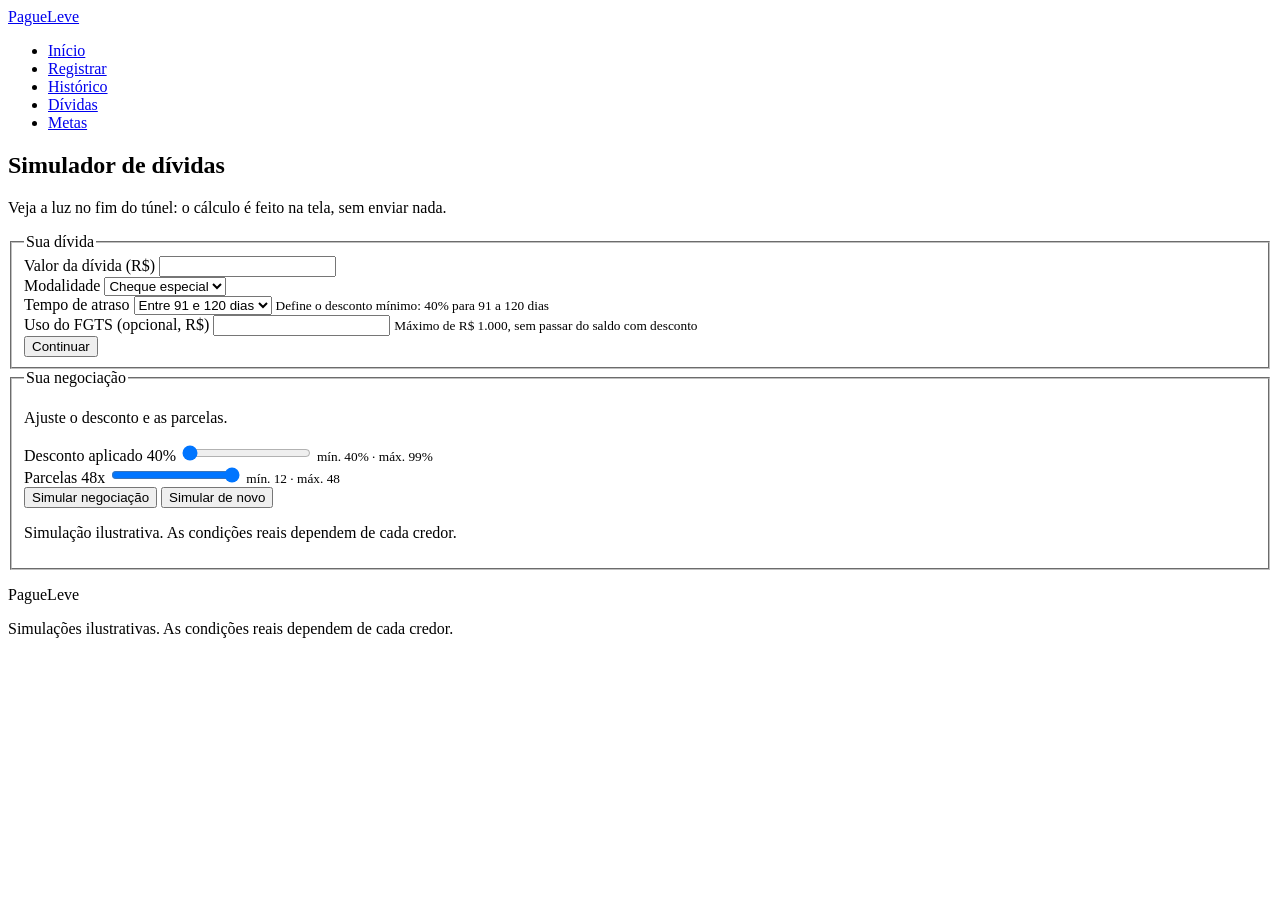
==== dividas.html @ 7cf644ef "refactor: separar telas em paginas HTML Co-Authored-By: Claude Opus 5.5 <noreply@anthropic.com>" ====
<!DOCTYPE html>
<html lang="pt-BR">
<head>
    <meta charset="UTF-8">
    <meta name="viewport" content="width=device-width, initial-scale=1.0">
    <title>Simulador de dívidas — PagueLeve</title>

    <!-- Estilos da página (a estilização será feita por outro integrante) -->
    <link rel="stylesheet" href="css/style.css">
</head>
<body>

    <!-- =========================================================
         HEADER — logo e navegação (igual nas 5 páginas)
         Figma: "Navbar" (desktop), "Topo" e "Tab bar" (mobile).
         ========================================================= -->
    <header class="cabecalho">
        <!-- TODO (CSS/assets): substituir o texto pelo logo "Logo/PagueLeve" exportado do Figma (pasta assets/) -->
        <a href="index.html" class="logo">PagueLeve</a>

        <!-- TODO (equipe): no Figma mobile, o topo mostra um ícone "ⓘ" à direita.
             A função dele não está definida no protótipo. -->

        <!-- Navegação entre as 5 páginas. O mesmo menu serve aos dois formatos:
             - desktop: menu horizontal no topo;
             - mobile: barra fixa na parte de baixo da tela.
             O link da página aberta tem aria-current="page" (item ativo no Figma).
             TODO (CSS): posicionar o menu conforme o tamanho da tela.
             TODO (CSS): no mobile, o Figma usa a ordem Início, Histórico, Registrar,
             Dívidas, Metas, com um ícone em cada item (home, lista, mais, calculadora, meta). -->
        <nav class="menu" aria-label="Navegação principal">
            <ul>
                <li><a href="index.html">Início</a></li>
                <li><a href="registrar.html">Registrar</a></li>
                <li><a href="historico.html">Histórico</a></li>
                <li><a href="dividas.html" aria-current="page">Dívidas</a></li>
                <li><a href="metas.html">Metas</a></li>
            </ul>
        </nav>
    </header>

    <main>

        <!-- =========================================================
             DÍVIDAS — telas "Simulador de dívidas (MVP)" (desktop) e
             "Simulador · 1 Dados" + "Simulador · 2 Resultado" (mobile) do Figma.
             Simulação feita na tela, sem enviar nada à API.
             - Desktop: as duas etapas aparecem lado a lado.
             - Mobile: uma etapa por vez (1. dados → 2. resultado).
             TODO (integração): cálculos e troca de etapas em js/app.js
             ========================================================= -->
        <section id="dividas" class="secao-dividas">
            <h1>Simulador de dívidas</h1>
            <p>Veja a luz no fim do túnel: o cálculo é feito na tela, sem enviar nada.</p>

            <form id="form-simulador" class="formulario">

                <!-- ETAPA 1 — "Sua dívida" (no mobile: tela "Simulador · 1 Dados") -->
                <fieldset id="etapa-dados" class="simulador-etapa sua-divida">
                    <legend>Sua dívida</legend>

                    <div class="campo">
                        <label for="sim-valor">Valor da dívida (R$)</label>
                        <input type="number" id="sim-valor" name="sim-valor" min="0" step="0.01">
                    </div>

                    <div class="campo">
                        <label for="sim-modalidade">Modalidade</label>
                        <select id="sim-modalidade" name="sim-modalidade">
                            <option value="cheque especial">Cheque especial</option>
                            <!-- TODO (equipe): o Figma mostra só esta opção. Completar a lista. -->
                        </select>
                    </div>

                    <div class="campo">
                        <label for="sim-atraso">Tempo de atraso</label>
                        <select id="sim-atraso" name="sim-atraso" aria-describedby="ajuda-atraso">
                            <option value="91-120">Entre 91 e 120 dias</option>
                            <!-- TODO (equipe): o Figma mostra só esta opção. Completar a lista
                                 e a regra de desconto mínimo de cada faixa. -->
                        </select>
                        <small id="ajuda-atraso">Define o desconto mínimo: 40% para 91 a 120 dias</small>
                    </div>

                    <div class="campo">
                        <label for="sim-fgts">Uso do FGTS (opcional, R$)</label>
                        <input type="number" id="sim-fgts" name="sim-fgts" min="0" step="0.01" aria-describedby="ajuda-fgts">
                        <small id="ajuda-fgts">Máximo de R$ 1.000, sem passar do saldo com desconto</small>
                    </div>

                    <!-- Só no mobile: avança para a etapa 2.
                         TODO (integração): ao clicar, mostrar a etapa 2 (sem recarregar a página). -->
                    <button type="button" id="botao-continuar" class="botao botao-primario apenas-mobile">Continuar</button>
                </fieldset>

                <!-- ETAPA 2 — "Sua negociação" (no mobile: tela "Simulador · 2 Resultado") -->
                <fieldset id="etapa-negociacao" class="simulador-etapa sua-negociacao">
                    <legend>Sua negociação</legend>
                    <p class="apenas-mobile">Ajuste o desconto e as parcelas.</p>

                    <!-- Só no mobile: resumo dos dados digitados na etapa 1.
                         TODO (integração): preencher com valor, modalidade e tempo de atraso. -->
                    <p id="resumo-dados-simulador" class="apenas-mobile"></p>

                    <div class="campo">
                        <label for="sim-desconto">Desconto aplicado</label>
                        <!-- Valor atual do controle (no Figma, à direita do nome).
                             TODO (integração): atualizar quando o controle for movido. -->
                        <output id="sim-desconto-valor" for="sim-desconto">40%</output>
                        <input type="range" id="sim-desconto" name="sim-desconto" min="40" max="99" step="1" value="40">
                        <small>mín. 40% · máx. 99%</small>
                    </div>

                    <div class="campo">
                        <label for="sim-parcelas">Parcelas</label>
                        <!-- Valor atual do controle (no Figma, à direita do nome).
                             TODO (integração): atualizar quando o controle for movido. -->
                        <output id="sim-parcelas-valor" for="sim-parcelas">48x</output>
                        <input type="range" id="sim-parcelas" name="sim-parcelas" min="12" max="48" step="1" value="48">
                        <small>mín. 12 · máx. 48</small>
                    </div>

                    <!-- TODO (integração): desconto, saldo com desconto, FGTS usado,
                         total a pagar, valor da parcela e economia, calculados na tela. -->
                    <div id="resultado-simulador" class="resultado-simulador"></div>

                    <!-- Só no desktop: botão "Simular negociação". -->
                    <button type="submit" class="botao botao-primario apenas-desktop">Simular negociação</button>
                    <!-- Só no mobile: volta para a etapa 1.
                         TODO (integração): ao clicar, mostrar novamente a etapa 1. -->
                    <button type="button" id="botao-simular-de-novo" class="botao botao-primario apenas-mobile">Simular de novo</button>
                    <p class="aviso-ilustrativo">Simulação ilustrativa. As condições reais dependem de cada credor.</p>
                </fieldset>
            </form>
        </section>

    </main>

    <!-- =========================================================
         FOOTER — componente "Rodapé do site" do Figma (igual nas 5 páginas)
         ========================================================= -->
    <footer class="rodape">
        <!-- TODO (CSS/assets): substituir o texto pelo logo exportado do Figma -->
        <p class="logo">PagueLeve</p>
        <p>Simulações ilustrativas. As condições reais dependem de cada credor.</p>
    </footer>

    <!-- Script desta página: app.js (simulador, calculado só na tela, sem a API).
         Por enquanto contém apenas comentários TODO. -->
    <script src="js/app.js"></script>
</body>
</html>
---- css/style.css ----
/*
 * style.css — PagueLeve (usado pelas 5 páginas)
 *
 * TODO (integrante responsável pelo CSS):
 * - Implementar a estilização seguindo o protótipo de alta fidelidade do Figma
 *   (cores, fontes, botões, campos, cards, tabela e navegação).
 * - Implementar a responsividade (versão desktop e versão mobile do Figma).
 *
 * Pontos já preparados no HTML (classes e ids prontos para serem usados aqui):
 * - Navegação (.menu, igual nas 5 páginas): no desktop, menu horizontal no topo;
 *   no mobile, barra fixa na parte de baixo da tela. O link da página aberta
 *   tem aria-current="page".
 * - .apenas-mobile e .apenas-desktop: elementos que, no Figma, aparecem só em
 *   um dos formatos.
 * - registrar.html: Tipo e Categoria são botões de opção (radio) dentro de
 *   .grupo-opcoes, para ficarem com o visual de botões do Figma.
 * - historico.html: tabela no desktop; cartões no mobile.
 * - dividas.html: no mobile, o simulador mostra uma etapa por vez
 *   (#etapa-dados e #etapa-negociacao).
 */
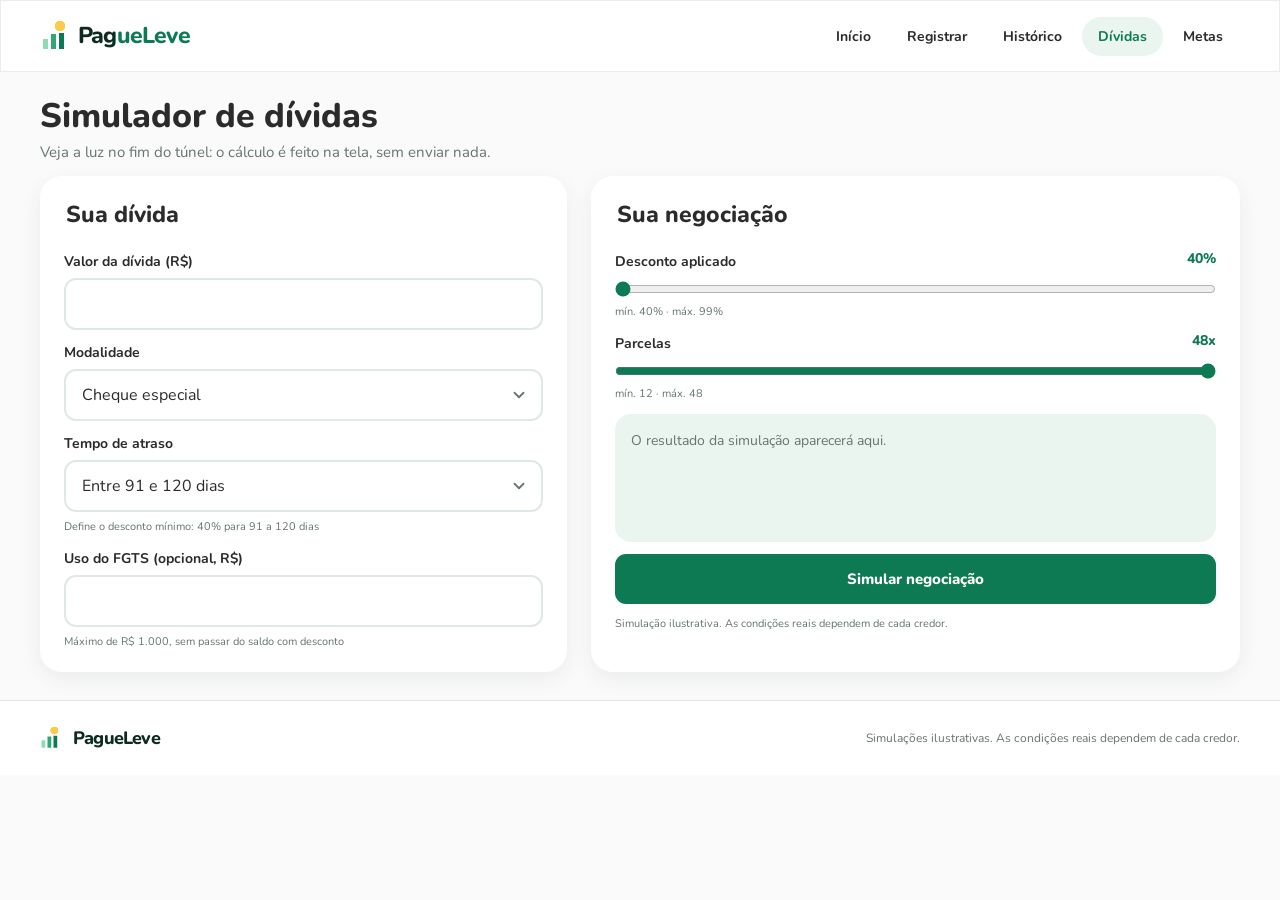
==== commit dfc2d5b4: "feat: Adicionado favicon" ====
--- a/dividas.html
+++ b/dividas.html
@@ -7,6 +7,7 @@
 
     <!-- Estilos da página (a estilização será feita por outro integrante) -->
     <link rel="stylesheet" href="css/style.css">
+    <link rel="icon" type="image/svg+xml" href="assets/img/favicon.svg">
 </head>
 <body>
 
--- a/css/style.css
+++ b/css/style.css
@@ -1,20 +1,1453 @@
-/*
- * style.css — PagueLeve (usado pelas 5 páginas)
- *
- * TODO (integrante responsável pelo CSS):
- * - Implementar a estilização seguindo o protótipo de alta fidelidade do Figma
- *   (cores, fontes, botões, campos, cards, tabela e navegação).
- * - Implementar a responsividade (versão desktop e versão mobile do Figma).
- *
- * Pontos já preparados no HTML (classes e ids prontos para serem usados aqui):
- * - Navegação (.menu, igual nas 5 páginas): no desktop, menu horizontal no topo;
- *   no mobile, barra fixa na parte de baixo da tela. O link da página aberta
- *   tem aria-current="page".
- * - .apenas-mobile e .apenas-desktop: elementos que, no Figma, aparecem só em
- *   um dos formatos.
- * - registrar.html: Tipo e Categoria são botões de opção (radio) dentro de
- *   .grupo-opcoes, para ficarem com o visual de botões do Figma.
- * - historico.html: tabela no desktop; cartões no mobile.
- * - dividas.html: no mobile, o simulador mostra uma etapa por vez
- *   (#etapa-dados e #etapa-negociacao).
- */
+@import url('https://fonts.googleapis.com/css2?family=Nunito:wght@400;500;600;700;800&display=swap');
+:root {
+	--verde: #0e7a54;
+	--verde-medio: #2fa875;
+	--verde-claro: #8fdcb4;
+	--verde-palido: #eaf5ef;
+	--verde-escuro: #0d2b20;
+	--azul: #063472;
+	--amarelo: #ffc94a;
+	--fundo: #fafafa;
+	--texto: #2b2b2b;
+	--texto-suave: #66756e;
+	--branco: #ffffff;
+	--borda: #e0e8e3;
+	--erro: #f13232;
+	--sucesso: #4bb002;
+	--sombra: 0 7px 20px rgb(23 55 39 / 7%);
+	--raio: 22px;
+	--largura: 1200px;
+}
+
+*, *::before, *::after {
+	box-sizing: border-box;
+}
+
+html {
+	scroll-behavior: smooth;
+}
+
+body {
+	min-width: 320px;
+	margin: 0;
+	color: var(--texto);
+	background: var(--fundo);
+	font: 400 16px/1.5 'Nunito', system-ui, sans-serif;
+}
+
+a {
+	color: inherit;
+}
+
+button, input, select, textarea {
+	font: inherit;
+}
+
+button, select {
+	cursor: pointer;
+}
+
+button:disabled {
+	cursor: not-allowed;
+	opacity: .55;
+}
+
+:focus-visible {
+	outline: 3px solid var(--amarelo);
+	outline-offset: 3px;
+}
+
+img, svg {
+	max-width: 100%;
+}
+
+h1, h2, h3, h4, p {
+	margin-top: 0;
+}
+
+h1, h2, h3 {
+	line-height: 1.22;
+}
+
+h1 {
+	margin-bottom: 4px;
+	font-size: clamp(27px, 3vw, 34px);
+	font-weight: 800;
+}
+
+h2 {
+	margin-bottom: 15px;
+	font-size: 25px;
+	font-weight: 800;
+}
+
+h3 {
+	margin-bottom: 9px;
+	font-size: 21px;
+	font-weight: 800;
+}
+
+p {
+	margin-bottom: 12px;
+}
+
+small {
+	color: var(--texto-suave);
+}
+
+/* Cabeçalho: 72px no desktop e 48px no celular (Figma). */
+.cabecalho {
+	height: 72px;
+	display: flex;
+	align-items: center;
+	justify-content: space-between;
+	gap: 18px;
+	padding: 0 max(24px, calc((100vw - var(--largura)) / 2));
+	background: var(--branco);
+	border: 1px solid #e9eeea;
+}
+
+.logo {
+	display: inline-flex;
+	align-items: center;
+	flex-shrink: 0;
+	gap: 9px;
+	margin: 0;
+	color: var(--verde-escuro);
+	text-decoration: none;
+	font-size: 23px;
+	font-weight: 800;
+	letter-spacing: -.8px;
+	white-space: nowrap;
+}
+
+/* Marca simplificada feita em CSS enquanto o asset oficial não está no projeto. */
+.logo::before {
+	content: '';
+	width: 28px;
+	height: 30px;
+	flex-shrink: 0;
+	background:
+		radial-gradient(circle at 19px 5px, var(--amarelo) 0 5px, transparent 5.5px),
+		linear-gradient(var(--verde-claro), var(--verde-claro)) 2px 18px / 5px 10px no-repeat,
+		linear-gradient(var(--verde-medio), var(--verde-medio)) 10px 13px / 5px 15px no-repeat,
+		linear-gradient(var(--verde), var(--verde)) 18px 12px / 5px 16px no-repeat;
+}
+
+.cabecalho > .logo {
+	background: linear-gradient(90deg, var(--verde-escuro) 50%, var(--verde) 50%);
+	background-clip: text;
+	-webkit-background-clip: text;
+	color: transparent;
+}
+
+.menu ul {
+	display: flex;
+	align-items: center;
+	gap: 4px;
+	margin: 0;
+	padding: 0;
+	list-style: none;
+}
+
+.menu a {
+	display: flex;
+	justify-content: center;
+	align-items: center;
+	min-height: 38px;
+	padding: 9px 16px;
+	border-radius: 100px;
+	color: var(--texto);
+	text-decoration: none;
+	font-size: 14px;
+	font-weight: 700;
+	transition: background-color .15s ease, color .15s ease;
+}
+
+.menu a:hover, .menu a[aria-current='page'] {
+	background: var(--verde-palido);
+	color: var(--verde);
+}
+
+/* Botões e estados globais. */
+.botao {
+	display: inline-flex;
+	justify-content: center;
+	align-items: center;
+	gap: 8px;
+	padding: 12px 25px;
+	min-height: 50px;
+	border: 2px solid transparent;
+	border-radius: 11px;
+	text-decoration: none;
+	text-align: center;
+	font-weight: 800;
+	font-size: 15px;
+	line-height: 1.2;
+	transition: filter .15s ease, transform .15s ease, background-color .15s ease;
+}
+
+.botao:hover {
+	filter: brightness(.95);
+}
+
+.botao:active {
+	transform: translateY(1px);
+}
+
+.botao-primario {
+	background: var(--verde);
+	color: var(--branco);
+}
+
+.botao-secundario {
+	background: var(--branco);
+	border-color: var(--verde);
+	color: var(--verde);
+}
+
+.botao-amarelo {
+	background: var(--amarelo);
+	color: var(--verde-escuro);
+}
+
+.apenas-mobile {
+	display: none !important;
+}
+
+.aviso-ilustrativo {
+	color: var(--texto-suave);
+	font-size: 12px;
+}
+
+/* Contêineres das páginas internas. */
+.secao-registrar, .secao-historico, .secao-dividas, .secao-metas {
+	width: min(var(--largura), calc(100% - 80px));
+	margin: 24px auto 28px;
+}
+
+.secao-registrar > p, .secao-historico > p:not(.totais),
+.secao-dividas > p, .secao-metas > p {
+	color: var(--texto-suave);
+	font-size: 15px;
+}
+
+/* Home: hero e relatos. A imagem oficial ainda precisa ser exportada do Figma. */
+.secao-inicio {
+	position: relative;
+	min-height: 433px;
+	padding: 39px max(40px, calc((100vw - var(--largura)) / 2));
+	padding-right: max(44%, calc((100vw - var(--largura)) / 2 + 500px));
+	overflow: hidden;
+	background: var(--verde-palido);
+}
+
+.secao-inicio::after {
+	content: '';
+	position: absolute;
+	top: 30px;
+	right: max(42px, calc((100vw - var(--largura)) / 2));
+	width: min(34vw, 400px);
+	aspect-ratio: 1;
+	border-radius: 50%;
+	background: #fff;
+	opacity: .8;
+}
+
+.secao-inicio > * {
+	position: relative;
+	z-index: 1;
+}
+
+.secao-inicio h1 {
+	font-size: clamp(38px, 4.4vw, 56px);
+	max-width: 560px;
+	margin-bottom: 22px;
+	letter-spacing: -.9px;
+}
+
+.secao-inicio h1::first-line {
+	color: var(--texto);
+}
+
+.secao-inicio > p {
+	max-width: 565px;
+	color: var(--texto-suave);
+	font-size: 17px;
+}
+
+.botoes-inicio {
+	display: flex;
+	flex-wrap: wrap;
+	gap: 12px;
+	margin-top: 20px;
+}
+
+.contadores {
+	display: flex;
+	flex-wrap: wrap;
+	gap: 16px;
+	margin-top: 23px;
+}
+
+.contador {
+	padding: 15px 20px;
+	min-width: 220px;
+	border-radius: 18px;
+	background: var(--branco);
+	box-shadow: var(--sombra);
+}
+
+.contador p {
+	margin: 0;
+}
+
+.contador-rotulo {
+	font-size: 12px;
+	color: var(--texto-suave);
+}
+
+.contador-valor {
+	font-size: 22px;
+	font-weight: 800;
+	color: var(--verde);
+}
+
+.contador-valor small {
+	font-size: 11px;
+	font-weight: 600;
+}
+
+.secao-relatos, .secao-sobre, .secao-como-funciona {
+	width: min(var(--largura), calc(100% - 80px));
+	margin: 0 auto;
+	padding: 26px 0 35px;
+}
+
+.secao-relatos h2, .secao-sobre h2, .secao-como-funciona h2 {
+	font-size: 30px;
+}
+
+.cards-relato {
+	display: grid;
+	grid-template-columns: repeat(4, minmax(0, 1fr));
+	gap: 16px;
+}
+
+.card-relato {
+	display: flex;
+	flex-direction: column;
+	justify-content: space-between;
+	gap: 17px;
+	margin: 0;
+	padding: 20px 18px;
+	min-height: 144px;
+	border-radius: 21px;
+	background: #f7f8f7;
+}
+
+.card-relato p {
+	margin: 0;
+	font-size: 15px;
+}
+
+.card-relato footer {
+	color: var(--texto);
+	font-size: 13px;
+}
+
+.card-relato footer span {
+	display: block;
+	color: var(--texto-suave);
+	font-size: 11px;
+}
+
+.sobre-bloco {
+	padding: 21px 24px;
+	margin: 13px 0;
+	background: var(--branco);
+	border-radius: 17px;
+	border: 1px solid var(--borda);
+}
+
+.sobre-bloco p {
+	color: var(--texto-suave);
+}
+
+.sobre-bloco p:last-child {
+	margin-bottom: 0;
+}
+
+.passos {
+	display: grid;
+	grid-template-columns: repeat(3, minmax(0, 1fr));
+	gap: 18px;
+	margin: 20px 0 0;
+	padding: 0;
+	list-style: none;
+	counter-reset: passo;
+}
+
+.passo {
+	min-height: 175px;
+	padding: 24px;
+	border-radius: 18px;
+	background: var(--branco);
+	box-shadow: var(--sombra);
+}
+
+.passo::before {
+	counter-increment: passo;
+	content: counter(passo);
+	display: flex;
+	justify-content: center;
+	align-items: center;
+	width: 35px;
+	height: 35px;
+	margin-bottom: 12px;
+	border-radius: 50%;
+	background: var(--verde-palido);
+	color: var(--verde);
+	font-weight: 800;
+}
+
+.passo p {
+	color: var(--texto-suave);
+}
+
+.secao-chamada {
+	text-align: center;
+	padding: 38px 20px;
+	background: var(--verde);
+	color: var(--branco);
+}
+
+.secao-chamada h2 {
+	font-size: 30px;
+}
+
+.secao-chamada .botao {
+	margin-top: 8px;
+}
+
+.rodape {
+	display: flex;
+	align-items: center;
+	justify-content: space-between;
+	gap: 20px;
+	padding: 22px max(40px, calc((100vw - var(--largura)) / 2));
+	border-top: 1px solid var(--borda);
+	background: var(--branco);
+}
+
+.rodape .logo {
+	font-size: 18px;
+}
+
+.rodape .logo::before {
+	transform: scale(.75);
+	transform-origin: left center;
+	margin-right: -4px;
+}
+
+.rodape > p:last-child {
+	margin: 0;
+	color: var(--texto-suave);
+	font-size: 12px;
+}
+
+/* Registro: dois painéis (700px + 476px no Figma de 1280px). */
+.secao-registrar {
+	display: grid;
+	grid-template-columns: minmax(0, 7fr) minmax(0, 4.76fr);
+	gap: 0 22px;
+}
+
+.secao-registrar > h1, .secao-registrar > p {
+	grid-column: 1 / -1;
+}
+
+.secao-registrar > p {
+	margin-bottom: 18px;
+}
+
+.formulario, .como-fica-salvo, .painel-categorias, .painel-distribuicao {
+	border-radius: var(--raio);
+	background: var(--branco);
+	box-shadow: var(--sombra);
+}
+
+#form-lancamento {
+	display: grid;
+	grid-template-columns: repeat(2, minmax(0, 1fr));
+	align-content: start;
+	gap: 17px 16px;
+	padding: 23px 24px;
+	min-height: 490px;
+}
+
+#form-lancamento > .grupo-opcoes, #form-lancamento > .botoes-formulario,
+#form-lancamento > .campo:has(#descricao) {
+	grid-column: 1 / -1;
+}
+
+/* Fallback para navegadores antigos sem :has(). */
+#form-lancamento > .campo:nth-last-of-type(1) {
+	grid-column: 1 / -1;
+}
+
+.campo {
+	min-width: 0;
+}
+
+.campo > label, .campo > legend, fieldset > legend {
+	display: block;
+	margin-bottom: 7px;
+	font-size: 14px;
+	color: var(--texto);
+	font-weight: 700;
+}
+
+fieldset {
+	min-width: 0;
+	margin: 0;
+	padding: 0;
+	border: 0;
+}
+
+input:not([type='radio']):not([type='range']), select, textarea {
+	width: 100%;
+	min-width: 0;
+	min-height: 51px;
+	padding: 12px 16px;
+	color: var(--texto);
+	background: var(--branco);
+	border: 2px solid var(--borda);
+	border-radius: 12px;
+	outline: none;
+	transition: border-color .15s ease, box-shadow .15s ease;
+}
+
+input:not([type='radio']):not([type='range']):focus, select:focus, textarea:focus {
+	border-color: var(--verde);
+	box-shadow: 0 0 0 3px rgb(14 122 84 / 12%);
+}
+
+input::placeholder {
+	color: #87968f;
+}
+
+input:invalid:not(:placeholder-shown):not([type='radio']):not([type='range']) {
+	border-color: #efb0b0;
+}
+
+.campo > small {
+	display: block;
+	margin-top: 7px;
+	font-size: 11px;
+}
+
+.grupo-opcoes {
+	display: flex;
+	flex-wrap: wrap;
+	align-items: center;
+	gap: 8px;
+}
+
+.grupo-opcoes > legend {
+	width: 100%;
+}
+
+.grupo-opcoes .opcao {
+	position: relative;
+	display: inline-flex;
+	cursor: pointer;
+}
+
+.grupo-opcoes .opcao input {
+	position: absolute;
+	width: 1px;
+	height: 1px;
+	opacity: 0;
+}
+
+.grupo-opcoes .opcao span {
+	display: inline-flex;
+	justify-content: center;
+	align-items: center;
+	min-height: 38px;
+	padding: 7px 15px;
+	border-radius: 30px;
+	background: var(--verde-palido);
+	color: var(--verde);
+	font-size: 13px;
+	font-weight: 800;
+	transition: background-color .15s ease, color .15s ease;
+}
+
+.grupo-opcoes .opcao input:checked + span {
+	background: var(--verde);
+	color: var(--branco);
+}
+
+.grupo-opcoes .opcao input:focus-visible + span {
+	outline: 3px solid var(--amarelo);
+	outline-offset: 3px;
+}
+
+.controle-tipo {
+	position: relative;
+	display: inline-flex;
+	width: fit-content;
+	max-width: 100%;
+	gap: 0;
+	padding: 4px;
+	border-radius: 40px;
+	background: var(--verde-palido);
+}
+
+.controle-tipo legend {
+	position: absolute;
+	width: 1px;
+	height: 1px;
+	overflow: hidden;
+	clip-path: inset(50%);
+	white-space: nowrap;
+}
+
+.controle-tipo .opcao span {
+	min-width: 89px;
+	background: transparent;
+	border-radius: 24px;
+}
+
+.controle-tipo .opcao input:checked + span {
+	background: var(--verde);
+}
+
+.categorias > legend {
+	margin: 0 0 7px;
+}
+
+.categorias .opcao span {
+	min-height: 35px;
+}
+
+.botoes-formulario {
+	display: flex;
+	flex-wrap: wrap;
+	gap: 10px;
+}
+
+.como-fica-salvo {
+	padding: 24px;
+	min-height: 490px;
+}
+
+.como-fica-salvo h2 {
+	margin-bottom: 12px;
+	font-size: 23px;
+}
+
+.como-fica-salvo p {
+	font-size: 13px;
+	color: var(--texto-suave);
+}
+
+.como-fica-salvo ul {
+	list-style: none;
+	margin: 18px 0 0;
+	padding: 16px;
+	background: var(--verde-escuro);
+	border-radius: 14px;
+}
+
+.como-fica-salvo li {
+	padding: 7px 0;
+	color: #c0e0d2;
+	font-size: 13px;
+}
+
+.como-fica-salvo code {
+	font: inherit;
+}
+
+.como-fica-salvo code::after {
+	content: ':';
+}
+
+/* Histórico: tabela no desktop; cartões com dados reais no celular. */
+.tabela-lancamentos {
+	width: 100%;
+	border-spacing: 0;
+	border-collapse: separate;
+	padding: 16px 22px;
+	border-radius: var(--raio);
+	background: var(--branco);
+	box-shadow: var(--sombra);
+}
+
+.tabela-lancamentos th {
+	padding: 12px 14px;
+	color: var(--verde);
+	background: var(--verde-palido);
+	font-size: 13px;
+	font-weight: 700;
+	text-align: left;
+}
+
+.tabela-lancamentos th:first-child {
+	border-radius: 12px 0 0 12px;
+}
+
+.tabela-lancamentos th:last-child {
+	border-radius: 0 12px 12px 0;
+}
+
+.tabela-lancamentos td {
+	padding: 16px 14px;
+	font-size: 14px;
+	overflow-wrap: anywhere;
+}
+
+.tabela-lancamentos td:last-child {
+	font-weight: 800;
+	white-space: nowrap;
+}
+
+.tabela-lancamentos tbody tr + tr td {
+	border-top: 1px solid #f3f6f3;
+}
+
+.tabela-lancamentos tbody tr:hover {
+	background: #fcfefd;
+}
+
+.tabela-lancamentos tbody td[colspan] {
+	padding: 30px 14px;
+	color: var(--texto-suave);
+	text-align: center;
+}
+
+.totais {
+	margin: 12px 4px;
+	text-align: right;
+	color: var(--verde);
+	font-weight: 800;
+}
+
+/* Simulador: 2 painéis lado a lado no desktop. */
+#form-simulador {
+	display: grid;
+	grid-template-columns: minmax(0, 1fr) minmax(0, 1.23fr);
+	gap: 24px;
+	background: transparent;
+	box-shadow: none;
+}
+
+.simulador-etapa {
+	display: flex;
+	flex-direction: column;
+	align-items: stretch;
+	gap: 12px;
+	min-height: 488px;
+	padding: 22px 24px;
+	background: var(--branco);
+	box-shadow: var(--sombra);
+	border-radius: var(--raio);
+}
+
+.simulador-etapa legend {
+	float: left;
+	width: 100%;
+	font-size: 23px;
+	font-weight: 800;
+}
+
+.simulador-etapa .campo {
+	clear: both;
+}
+
+.simulador-etapa .campo label {
+	margin-bottom: 6px;
+}
+
+.simulador-etapa select {
+	appearance: none;
+	padding-right: 38px;
+	background-image: url("data:image/svg+xml,%3Csvg xmlns='http://www.w3.org/2000/svg' width='18' height='18' viewBox='0 0 24 24' fill='none' stroke='%2366756e' stroke-width='2.4' stroke-linecap='round' stroke-linejoin='round'%3E%3Cpath d='m6 9 6 6 6-6'/%3E%3C/svg%3E");
+	background-position: right 13px center;
+	background-repeat: no-repeat;
+}
+
+.simulador-etapa output {
+	float: right;
+	margin-top: -30px;
+	color: var(--verde);
+	font-weight: 800;
+	font-size: 14px;
+}
+
+.simulador-etapa input[type='range'] {
+	display: block;
+	width: 100%;
+	margin: 9px 0 0;
+	accent-color: var(--verde);
+	cursor: pointer;
+}
+
+.simulador-etapa .campo small {
+	font-size: 11px;
+}
+
+#resultado-simulador {
+	min-height: 128px;
+	padding: 16px;
+	border-radius: 16px;
+	background: var(--verde-palido);
+	color: var(--verde);
+	font-size: 14px;
+}
+
+#resultado-simulador:empty::before {
+	content: 'O resultado da simulação aparecerá aqui.';
+	color: var(--texto-suave);
+}
+
+#form-simulador .botao {
+	width: 100%;
+}
+
+.simulador-etapa .aviso-ilustrativo {
+	margin: 0;
+	font-size: 11px;
+}
+
+/* Planejamento: barras e gráfico serão alimentados pelos lançamentos da API. */
+.secao-metas {
+	display: grid;
+	grid-template-columns: minmax(0, 1.6fr) minmax(0, 1fr);
+	gap: 0 22px;
+}
+
+.secao-metas > h1, .secao-metas > p {
+	grid-column: 1 / -1;
+}
+
+.secao-metas > p {
+	margin-bottom: 18px;
+}
+
+.painel-categorias, .painel-distribuicao {
+	position: relative;
+	min-height: 490px;
+	padding: 24px;
+}
+
+.painel-categorias h2, .painel-distribuicao h2 {
+	font-size: 23px;
+}
+
+.painel-categorias h2 {
+	padding-right: 130px;
+}
+
+#total-mes {
+	position: absolute;
+	top: 30px;
+	right: 24px;
+	margin: 0;
+	color: var(--verde);
+	font-weight: 800;
+	font-size: 14px;
+	text-align: right;
+}
+
+#resumo-categorias {
+	display: grid;
+	gap: 17px;
+	margin-top: 16px;
+}
+
+.linha-categoria {
+	display: grid;
+	gap: 7px;
+}
+
+.linha-categoria__cabecalho {
+	display: flex;
+	justify-content: space-between;
+	align-items: baseline;
+	gap: 10px;
+	font-size: 14px;
+}
+
+.linha-categoria__cabecalho strong {
+	color: var(--verde);
+	font-size: 13px;
+}
+
+.barra-categoria {
+	width: 100%;
+	height: 10px;
+	overflow: hidden;
+	border-radius: 99px;
+	background: var(--verde-palido);
+}
+
+.barra-categoria__preenchimento {
+	height: 100%;
+	border-radius: 99px;
+	background: var(--amarelo);
+}
+
+#dica-planejamento {
+	margin: 25px 0 0;
+	padding: 13px 15px;
+	color: var(--verde);
+	background: var(--verde-palido);
+	border-radius: 15px;
+	font-size: 13px;
+}
+
+#dica-planejamento:empty {
+	display: none;
+}
+
+.painel-distribuicao {
+	text-align: center;
+}
+
+#grafico-distribuicao {
+	width: 100%;
+	margin: 20px auto;
+}
+
+.grafico-rosca {
+	display: grid;
+	place-items: center;
+	margin: 0 auto 20px;
+	width: min(245px, 85%);
+	aspect-ratio: 1;
+	border-radius: 50%;
+	background: conic-gradient(var(--verde) 0 100%);
+}
+
+.grafico-rosca::before {
+	content: '';
+	width: 60%;
+	aspect-ratio: 1;
+	background: var(--branco);
+	border-radius: 50%;
+}
+
+.legenda-grafico {
+	display: grid;
+	gap: 7px;
+	padding: 0 20px;
+	text-align: left;
+}
+
+/* Telas intermediárias. */
+@media (max-width: 1080px) and (min-width: 721px) {
+	.secao-inicio {
+		padding-right: 40%;
+	}
+	.secao-inicio::after {
+		width: 30vw;
+		top: 70px;
+	}
+	.secao-registrar {
+		grid-template-columns: minmax(0, 1fr) minmax(0, .85fr);
+	}
+	.cards-relato {
+		grid-template-columns: repeat(2, 1fr);
+	}
+}
+
+/* Celular — telas de alta fidelidade do Figma: 360 px. */
+@media (max-width: 720px) {
+	body {
+		font-size: 15px;
+		padding-bottom: calc(75px + env(safe-area-inset-bottom));
+	}
+	.cabecalho {
+		height: 52px;
+		padding: 0 16px;
+		border: 0;
+	}
+	.cabecalho .logo {
+		font-size: 20px;
+	}
+	.cabecalho .logo::before {
+		width: 25px;
+		margin-right: -1px;
+	}
+	.menu {
+		position: fixed;
+		inset: auto 0 0;
+		z-index: 100;
+		height: calc(67px + env(safe-area-inset-bottom));
+		padding-bottom: env(safe-area-inset-bottom);
+		border-top: 1px solid var(--borda);
+		background: var(--branco);
+		box-shadow: 0 -2px 12px rgb(0 0 0 / 3%);
+	}
+	.menu ul {
+		display: flex;
+		width: 100%;
+		height: 67px;
+		gap: 0;
+	}
+	.menu li {
+		min-width: 0;
+		flex: 1;
+	}
+	.menu li:nth-child(2) {
+		order: 3;
+	}
+	.menu li:nth-child(3) {
+		order: 2;
+	}
+	.menu li:nth-child(1) {
+		order: 1;
+	}
+	.menu li:nth-child(4) {
+		order: 4;
+	}
+	.menu li:nth-child(5) {
+		order: 5;
+	}
+	.menu a {
+		flex-direction: column;
+		gap: 3px;
+		width: calc(100% - 4px);
+		height: 60px;
+		min-height: 0;
+		margin: 3px 2px;
+		padding: 6px 1px 4px;
+		border-radius: 13px;
+		color: var(--texto-suave);
+		font-size: 11px;
+		font-weight: 700;
+	}
+	.menu a::before {
+		content: '';
+		display: block;
+		width: 22px;
+		height: 22px;
+		flex-shrink: 0;
+		background: currentColor;
+		mask: var(--icone) center / contain no-repeat;
+		-webkit-mask: var(--icone) center / contain no-repeat;
+	}
+	.menu a[aria-current='page'] {
+		color: var(--verde);
+	}
+	.menu a[href='index.html'] {
+		--icone: url("data:image/svg+xml,%3Csvg xmlns='http://www.w3.org/2000/svg' width='24' height='24' viewBox='0 0 24 24'%3E%3Cpath d='m3 10 9-7 9 7v10H15v-7H9v7H3z' fill='none' stroke='black' stroke-width='2' stroke-linejoin='round'/%3E%3C/svg%3E");
+	}
+	.menu a[href='historico.html'] {
+		--icone: url("data:image/svg+xml,%3Csvg xmlns='http://www.w3.org/2000/svg' width='24' height='24' viewBox='0 0 24 24'%3E%3Cpath d='M8 6h13M8 12h13M8 18h13M3 6h.01M3 12h.01M3 18h.01' fill='none' stroke='black' stroke-width='2' stroke-linecap='round'/%3E%3C/svg%3E");
+	}
+	.menu a[href='registrar.html'] {
+		--icone: url("data:image/svg+xml,%3Csvg xmlns='http://www.w3.org/2000/svg' width='24' height='24' viewBox='0 0 24 24'%3E%3Cpath d='M12 4v16M4 12h16' fill='none' stroke='black' stroke-width='2.2' stroke-linecap='round'/%3E%3C/svg%3E");
+	}
+	.menu a[href='dividas.html'] {
+		--icone: url("data:image/svg+xml,%3Csvg xmlns='http://www.w3.org/2000/svg' width='24' height='24' viewBox='0 0 24 24'%3E%3Crect x='5' y='2' width='14' height='20' rx='2' fill='none' stroke='black' stroke-width='2'/%3E%3Cpath d='M8 7h8M8 12h2M14 12h2M8 17h2M14 17h2' stroke='black' stroke-width='2' stroke-linecap='round'/%3E%3C/svg%3E");
+	}
+	.menu a[href='metas.html'] {
+		--icone: url("data:image/svg+xml,%3Csvg xmlns='http://www.w3.org/2000/svg' width='24' height='24' viewBox='0 0 24 24'%3E%3Ccircle cx='12' cy='12' r='9' fill='none' stroke='black' stroke-width='2'/%3E%3Ccircle cx='12' cy='12' r='5' fill='none' stroke='black' stroke-width='2'/%3E%3Ccircle cx='12' cy='12' r='1.4' fill='black'/%3E%3C/svg%3E");
+	}
+	.apenas-desktop {
+		display: none !important;
+	}
+	.apenas-mobile {
+		display: block !important;
+	}
+	.botao-flutuante.apenas-mobile {
+		display: flex !important;
+	}
+	button.apenas-mobile {
+		display: flex !important;
+	}
+	/* O Figma reserva o rodapé completo principalmente para a landing. */
+	.rodape {
+		display: none;
+	}
+	body:has(.secao-inicio) .rodape {
+		display: block;
+		padding: 18px 16px;
+	}
+	.rodape .logo {
+		font-size: 16px;
+	}
+	.rodape > p:last-child {
+		margin-top: 8px;
+	}
+	.botao {
+		min-height: 51px;
+		font-size: 15px;
+	}
+	.secao-registrar, .secao-historico, .secao-dividas, .secao-metas {
+		width: calc(100% - 32px);
+		margin: 15px auto 20px;
+	}
+	.secao-registrar > h1, .secao-historico > h1, .secao-dividas > h1, .secao-metas > h1 {
+		margin-bottom: 12px;
+		font-size: 26px;
+	}
+	.secao-registrar > p, .secao-historico > p:not(.totais), .secao-dividas > p, .secao-metas > p {
+		font-size: 13px;
+	}
+	/* Mobile da home: conteúdo vertical e sem depender de imagem externa. */
+	.secao-inicio {
+		min-height: 0;
+		padding: 28px 16px 34px;
+	}
+	.secao-inicio::after {
+		display: none;
+	}
+	.secao-inicio h1 {
+		font-size: 39px;
+		max-width: 350px;
+		margin-bottom: 18px;
+	}
+	.secao-inicio > p {
+		font-size: 15px;
+	}
+	.botoes-inicio {
+		display: grid;
+		gap: 11px;
+	}
+	.botoes-inicio .botao {
+		width: 100%;
+	}
+	.contadores {
+		gap: 10px;
+	}
+	.contador {
+		flex: 1 1 145px;
+		min-width: 0;
+		padding: 13px;
+	}
+	.contador-valor {
+		font-size: 18px;
+	}
+	.contador-valor small {
+		font-size: 10px;
+	}
+	.secao-relatos, .secao-sobre, .secao-como-funciona {
+		width: calc(100% - 32px);
+		padding: 27px 0;
+	}
+	.secao-relatos h2, .secao-sobre h2, .secao-como-funciona h2 {
+		font-size: 25px;
+	}
+	.cards-relato, .passos {
+		grid-template-columns: 1fr;
+		gap: 10px;
+	}
+	.card-relato {
+		min-height: 115px;
+		padding: 17px;
+	}
+	.passo {
+		min-height: 0;
+		padding: 17px;
+	}
+	.sobre-bloco {
+		padding: 17px;
+	}
+	.secao-chamada {
+		padding: 30px 16px;
+	}
+	.secao-chamada h2 {
+		font-size: 25px;
+	}
+	/* Registro mobile: cartão removido e campos com respiro como no Figma. */
+	.secao-registrar {
+		display: block;
+	}
+	.secao-registrar > p {
+		display: none;
+	}
+	#form-lancamento {
+		min-height: 0;
+		padding: 0;
+		gap: 16px 12px;
+		background: transparent;
+		box-shadow: none;
+		border-radius: 0;
+	}
+	#form-lancamento .controle-tipo {
+		margin: 3px 0 2px;
+	}
+	/* Quatro tipos oficiais em uma linha, sem eliminar opções da API. */
+	.controle-tipo {
+		display: grid;
+		grid-template-columns: repeat(4, minmax(0, 1fr));
+		width: 100%;
+	}
+	.controle-tipo .opcao {
+		min-width: 0;
+	}
+	.controle-tipo .opcao span {
+		width: 100%;
+		min-width: 0;
+		min-height: 44px;
+		padding: 8px 3px;
+		font-size: 12px;
+	}
+	.campo > label, .campo > legend, fieldset > legend {
+		font-size: 14px;
+	}
+	input:not([type='radio']):not([type='range']), select, textarea {
+		min-height: 54px;
+	}
+	.categorias {
+		gap: 8px;
+	}
+	.categorias .opcao span {
+		padding: 8px 13px;
+		font-size: 13px;
+	}
+	.botoes-formulario .botao {
+		width: 100%;
+	}
+	/* Histórico mobile: cada tr se transforma em um cartão. */
+	.secao-historico > p:not(.totais) {
+		display: none;
+	}
+	.tabela-lancamentos {
+		display: block;
+		padding: 0;
+		background: transparent;
+		box-shadow: none;
+	}
+	.tabela-lancamentos thead {
+		display: none;
+	}
+	.tabela-lancamentos tbody {
+		display: block;
+	}
+	.tabela-lancamentos tbody tr {
+		display: grid;
+		position: relative;
+		grid-template-columns: 46px minmax(0, 1fr) auto;
+		grid-template-rows: auto auto auto;
+		column-gap: 12px;
+		align-items: center;
+		min-height: 75px;
+		padding: 9px 0;
+		background: transparent;
+	}
+	.tabela-lancamentos tbody tr::before {
+		content: '';
+		grid-column: 1;
+		grid-row: 1 / span 3;
+		width: 46px;
+		height: 46px;
+		border-radius: 50%;
+		background: var(--verde-palido);
+	}
+	.tabela-lancamentos tbody tr:hover {
+		background: transparent;
+	}
+	.tabela-lancamentos tbody tr + tr td {
+		border-top: 0;
+	}
+	.tabela-lancamentos tbody td {
+		padding: 0;
+		font-size: 14px;
+	}
+	.tabela-lancamentos tbody td:nth-child(1) {
+		grid-column: 2;
+		grid-row: 3;
+		font-size: 11px;
+		color: var(--texto-suave);
+	}
+	.tabela-lancamentos tbody td:nth-child(2) {
+		grid-column: 2;
+		grid-row: 1;
+		font-size: 15px;
+		font-weight: 700;
+	}
+	.tabela-lancamentos tbody td:nth-child(3) {
+		grid-column: 2;
+		grid-row: 2;
+		font-size: 12px;
+		color: var(--texto-suave);
+	}
+	.tabela-lancamentos tbody td:nth-child(4) {
+		grid-column: 2;
+		grid-row: 3;
+		justify-self: end;
+		font-size: 11px;
+		color: var(--verde);
+	}
+	.tabela-lancamentos tbody td:nth-child(5) {
+		grid-column: 3;
+		grid-row: 1 / span 3;
+		font-weight: 800;
+		font-size: 14px;
+	}
+	.tabela-lancamentos tbody td[colspan] {
+		grid-column: 1 / -1;
+		grid-row: 1;
+		padding: 18px 0;
+		text-align: left;
+	}
+	.tabela-lancamentos tbody tr:has(td[colspan])::before {
+		display: none;
+	}
+	.totais {
+		margin: 12px 0;
+		text-align: left;
+		font-size: 12px;
+	}
+	.botao-flutuante {
+		position: fixed;
+		z-index: 50;
+		right: 16px;
+		bottom: calc(82px + env(safe-area-inset-bottom));
+		align-items: center;
+		justify-content: center;
+		width: 59px;
+		height: 59px;
+		border-radius: 50%;
+		color: var(--branco);
+		background: var(--verde);
+		box-shadow: var(--sombra);
+		text-decoration: none;
+		font-size: 30px;
+	}
+	/* Simulador mobile: uma etapa por vez (JS alterna a classe). */
+	.secao-dividas > p {
+		display: none;
+	}
+	#form-simulador {
+		display: block;
+	}
+	.simulador-etapa {
+		min-height: 0;
+		padding: 0;
+		gap: 15px;
+		background: transparent;
+		box-shadow: none;
+		border-radius: 0;
+	}
+	.simulador-etapa legend {
+		display: none;
+	}
+	.simulador-etapa .botao {
+		margin-top: 2px;
+	}
+	.simulador-etapa .aviso-ilustrativo {
+		font-size: 11px;
+	}
+	#etapa-negociacao {
+		display: none;
+	}
+	#form-simulador.mostrando-resultado #etapa-dados {
+		display: none;
+	}
+	#form-simulador.mostrando-resultado #etapa-negociacao {
+		display: flex;
+	}
+	#resumo-dados-simulador {
+		padding: 14px;
+		margin: 0 0 3px;
+		border-radius: 13px;
+		background: var(--branco);
+		border: 1px solid var(--borda);
+		font-size: 13px;
+	}
+	#resultado-simulador {
+		min-height: 145px;
+		padding: 14px;
+	}
+	/* Metas mobile: total em destaque e barras abaixo. */
+	.secao-metas {
+		display: block;
+	}
+	.secao-metas > p {
+		display: none;
+	}
+	.painel-categorias {
+		padding: 0;
+		min-height: 0;
+		background: transparent;
+		box-shadow: none;
+	}
+	.painel-categorias h2 {
+		display: none;
+	}
+	#total-mes {
+		position: static;
+		display: block;
+		margin: 5px 0 20px;
+		padding: 17px 18px;
+		border-radius: 20px;
+		background: var(--verde);
+		color: var(--branco);
+		font-size: 26px;
+		text-align: left;
+	}
+	#resumo-categorias {
+		margin-top: 16px;
+		gap: 17px;
+	}
+	#dica-planejamento {
+		margin-top: 20px;
+		font-size: 13px;
+	}
+}
+
+@media (max-width: 370px) {
+	.menu a {
+		font-size: 10px;
+	}
+	.menu a::before {
+		width: 21px;
+		height: 21px;
+	}
+	.secao-inicio h1 {
+		font-size: 36px;
+	}
+	.categorias .opcao span {
+		font-size: 12px;
+		padding-inline: 11px;
+	}
+}
+
+@media (prefers-reduced-motion: reduce) {
+	html {
+		scroll-behavior: auto;
+	}
+	*, *::before, *::after {
+		transition: none !important;
+		animation: none !important;
+	}
+}
+
+/* Ilustração do cofrinho na página inicial */
+.secao-inicio .ilustracao-hero {
+    position: absolute;
+    z-index: 2;
+    top: 74px;
+    right: max(5%, calc((100vw - 1200px) / 2 + 80px));
+    display: block;
+    width: min(32vw, 380px);
+    height: auto;
+}
+
+@media (max-width: 720px) {
+    .secao-inicio .ilustracao-hero {
+        position: relative;
+        top: auto;
+        right: auto;
+        width: min(100%, 270px);
+        margin: 22px auto 0;
+    }
+}
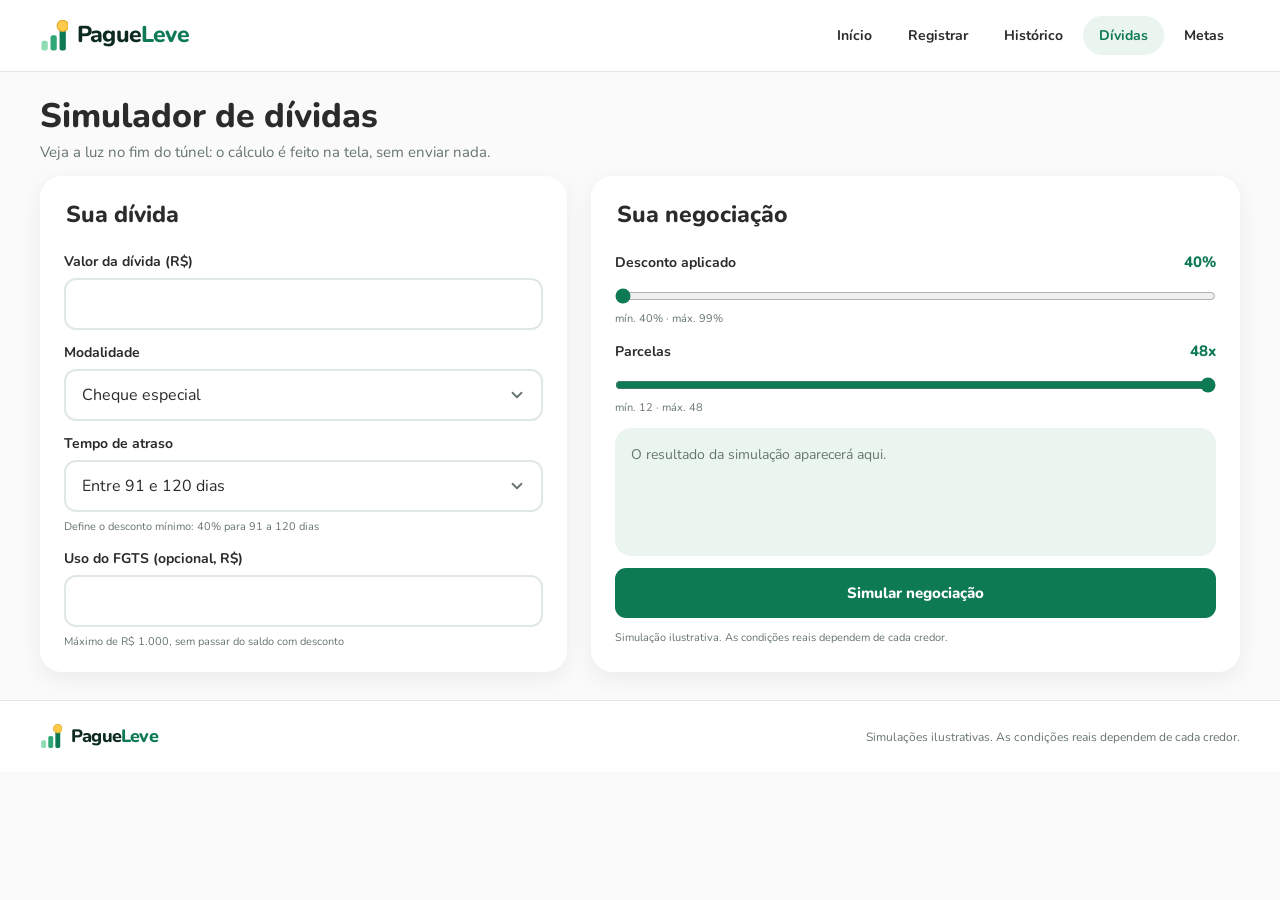
==== commit cb80b49f: "Mudança de stylesheet" ====
--- a/dividas.html
+++ b/dividas.html
@@ -5,30 +5,16 @@
     <meta name="viewport" content="width=device-width, initial-scale=1.0">
     <title>Simulador de dívidas — PagueLeve</title>
 
-    <!-- Estilos da página (a estilização será feita por outro integrante) -->
-    <link rel="stylesheet" href="css/style.css">
+    <link rel="stylesheet" href="css/base.css">
+    <link rel="stylesheet" href="css/paginas.css">
     <link rel="icon" type="image/svg+xml" href="assets/img/favicon.svg">
 </head>
 <body>
 
-    <!-- =========================================================
-         HEADER — logo e navegação (igual nas 5 páginas)
-         Figma: "Navbar" (desktop), "Topo" e "Tab bar" (mobile).
-         ========================================================= -->
+
     <header class="cabecalho">
-        <!-- TODO (CSS/assets): substituir o texto pelo logo "Logo/PagueLeve" exportado do Figma (pasta assets/) -->
-        <a href="index.html" class="logo">PagueLeve</a>
+        <a href="index.html" class="logo">Pague<span>Leve</span></a>
 
-        <!-- TODO (equipe): no Figma mobile, o topo mostra um ícone "ⓘ" à direita.
-             A função dele não está definida no protótipo. -->
-
-        <!-- Navegação entre as 5 páginas. O mesmo menu serve aos dois formatos:
-             - desktop: menu horizontal no topo;
-             - mobile: barra fixa na parte de baixo da tela.
-             O link da página aberta tem aria-current="page" (item ativo no Figma).
-             TODO (CSS): posicionar o menu conforme o tamanho da tela.
-             TODO (CSS): no mobile, o Figma usa a ordem Início, Histórico, Registrar,
-             Dívidas, Metas, com um ícone em cada item (home, lista, mais, calculadora, meta). -->
         <nav class="menu" aria-label="Navegação principal">
             <ul>
                 <li><a href="index.html">Início</a></li>
@@ -42,21 +28,12 @@
 
     <main>
 
-        <!-- =========================================================
-             DÍVIDAS — telas "Simulador de dívidas (MVP)" (desktop) e
-             "Simulador · 1 Dados" + "Simulador · 2 Resultado" (mobile) do Figma.
-             Simulação feita na tela, sem enviar nada à API.
-             - Desktop: as duas etapas aparecem lado a lado.
-             - Mobile: uma etapa por vez (1. dados → 2. resultado).
-             TODO (integração): cálculos e troca de etapas em js/app.js
-             ========================================================= -->
         <section id="dividas" class="secao-dividas">
             <h1>Simulador de dívidas</h1>
             <p>Veja a luz no fim do túnel: o cálculo é feito na tela, sem enviar nada.</p>
 
             <form id="form-simulador" class="formulario">
 
-                <!-- ETAPA 1 — "Sua dívida" (no mobile: tela "Simulador · 1 Dados") -->
                 <fieldset id="etapa-dados" class="simulador-etapa sua-divida">
                     <legend>Sua dívida</legend>
 
@@ -69,7 +46,6 @@
                         <label for="sim-modalidade">Modalidade</label>
                         <select id="sim-modalidade" name="sim-modalidade">
                             <option value="cheque especial">Cheque especial</option>
-                            <!-- TODO (equipe): o Figma mostra só esta opção. Completar a lista. -->
                         </select>
                     </div>
 
@@ -77,8 +53,7 @@
                         <label for="sim-atraso">Tempo de atraso</label>
                         <select id="sim-atraso" name="sim-atraso" aria-describedby="ajuda-atraso">
                             <option value="91-120">Entre 91 e 120 dias</option>
-                            <!-- TODO (equipe): o Figma mostra só esta opção. Completar a lista
-                                 e a regra de desconto mínimo de cada faixa. -->
+
                         </select>
                         <small id="ajuda-atraso">Define o desconto mínimo: 40% para 91 a 120 dias</small>
                     </div>
@@ -89,24 +64,19 @@
                         <small id="ajuda-fgts">Máximo de R$ 1.000, sem passar do saldo com desconto</small>
                     </div>
 
-                    <!-- Só no mobile: avança para a etapa 2.
-                         TODO (integração): ao clicar, mostrar a etapa 2 (sem recarregar a página). -->
                     <button type="button" id="botao-continuar" class="botao botao-primario apenas-mobile">Continuar</button>
                 </fieldset>
 
-                <!-- ETAPA 2 — "Sua negociação" (no mobile: tela "Simulador · 2 Resultado") -->
                 <fieldset id="etapa-negociacao" class="simulador-etapa sua-negociacao">
                     <legend>Sua negociação</legend>
                     <p class="apenas-mobile">Ajuste o desconto e as parcelas.</p>
 
-                    <!-- Só no mobile: resumo dos dados digitados na etapa 1.
-                         TODO (integração): preencher com valor, modalidade e tempo de atraso. -->
+
                     <p id="resumo-dados-simulador" class="apenas-mobile"></p>
 
                     <div class="campo">
                         <label for="sim-desconto">Desconto aplicado</label>
-                        <!-- Valor atual do controle (no Figma, à direita do nome).
-                             TODO (integração): atualizar quando o controle for movido. -->
+
                         <output id="sim-desconto-valor" for="sim-desconto">40%</output>
                         <input type="range" id="sim-desconto" name="sim-desconto" min="40" max="99" step="1" value="40">
                         <small>mín. 40% · máx. 99%</small>
@@ -114,21 +84,16 @@
 
                     <div class="campo">
                         <label for="sim-parcelas">Parcelas</label>
-                        <!-- Valor atual do controle (no Figma, à direita do nome).
-                             TODO (integração): atualizar quando o controle for movido. -->
                         <output id="sim-parcelas-valor" for="sim-parcelas">48x</output>
                         <input type="range" id="sim-parcelas" name="sim-parcelas" min="12" max="48" step="1" value="48">
                         <small>mín. 12 · máx. 48</small>
                     </div>
 
-                    <!-- TODO (integração): desconto, saldo com desconto, FGTS usado,
-                         total a pagar, valor da parcela e economia, calculados na tela. -->
                     <div id="resultado-simulador" class="resultado-simulador"></div>
 
-                    <!-- Só no desktop: botão "Simular negociação". -->
+
                     <button type="submit" class="botao botao-primario apenas-desktop">Simular negociação</button>
-                    <!-- Só no mobile: volta para a etapa 1.
-                         TODO (integração): ao clicar, mostrar novamente a etapa 1. -->
+
                     <button type="button" id="botao-simular-de-novo" class="botao botao-primario apenas-mobile">Simular de novo</button>
                     <p class="aviso-ilustrativo">Simulação ilustrativa. As condições reais dependem de cada credor.</p>
                 </fieldset>
@@ -137,17 +102,13 @@
 
     </main>
 
-    <!-- =========================================================
-         FOOTER — componente "Rodapé do site" do Figma (igual nas 5 páginas)
-         ========================================================= -->
+
     <footer class="rodape">
-        <!-- TODO (CSS/assets): substituir o texto pelo logo exportado do Figma -->
-        <p class="logo">PagueLeve</p>
+
+        <p class="logo">Pague<span>Leve</span></p>
         <p>Simulações ilustrativas. As condições reais dependem de cada credor.</p>
     </footer>
 
-    <!-- Script desta página: app.js (simulador, calculado só na tela, sem a API).
-         Por enquanto contém apenas comentários TODO. -->
     <script src="js/app.js"></script>
 </body>
 </html>
--- a/css/base.css
+++ b/css/base.css
@@ -0,0 +1,597 @@
+/* =========================================================
+   PagueLeve · base.css
+   Tokens do guia de design (Figma), reset, tipografia e componentes
+   usados em TODAS as páginas: cabeçalho, menu, botões, formulários,
+   cartões e rodapé. Estilos de cada página ficam em paginas.css.
+   ========================================================= */
+@import url('https://fonts.googleapis.com/css2?family=Nunito:wght@400;500;600;700;800&display=swap');
+
+:root {
+	/* marca */
+	--verde: #0e7a54;
+	--verde-medio: #2fa875;
+	--verde-claro: #8fdcb4;
+	--verde-palido: #eaf5ef;
+	--verde-escuro: #0d2b20;
+	--amarelo: #ffc94a;
+	--azul: #063472;
+	/* estados dos botões (guia de design) */
+	--verde-hover: #0b6644;
+	--verde-pressionado: #085238;
+	--amarelo-hover: #f5b92e;
+	--amarelo-pressionado: #e3a41b;
+	/* neutras */
+	--fundo: #fafafa;
+	--texto: #2b2b2b;
+	--texto-suave: #66756e;
+	--branco: #ffffff;
+	--borda: #e0e8e3;
+	/* semânticas */
+	--erro: #f13232;
+	--erro-fundo: #fdecec;
+	--sucesso: #4bb002;
+	--sucesso-fundo: #eaf6e0;
+	--aviso-fundo: #fff6cc;
+	/* forma */
+	--sombra: 0 7px 20px rgb(23 55 39 / 7%);
+	--raio: 22px;
+	--largura: 1200px;
+}
+
+*, *::before, *::after {
+	box-sizing: border-box;
+}
+
+html {
+	scroll-behavior: smooth;
+}
+
+body {
+	min-width: 320px;
+	margin: 0;
+	color: var(--texto);
+	background: var(--fundo);
+	font: 400 16px/1.5 'Nunito', system-ui, sans-serif;
+}
+
+a {
+	color: inherit;
+}
+
+button, input, select, textarea {
+	font: inherit;
+}
+
+button, select {
+	cursor: pointer;
+}
+
+button:disabled {
+	cursor: not-allowed;
+	opacity: .55;
+}
+
+:focus-visible {
+	outline: 3px solid var(--amarelo);
+	outline-offset: 3px;
+}
+
+img, svg {
+	max-width: 100%;
+}
+
+h1, h2, h3, h4, p {
+	margin-top: 0;
+}
+
+h1, h2, h3 {
+	line-height: 1.22;
+}
+
+h1 {
+	margin-bottom: 4px;
+	font-size: clamp(27px, 3vw, 34px);
+	font-weight: 800;
+}
+
+h2 {
+	margin-bottom: 15px;
+	font-size: 25px;
+	font-weight: 800;
+}
+
+h3 {
+	margin-bottom: 9px;
+	font-size: 21px;
+	font-weight: 800;
+}
+
+p {
+	margin-bottom: 12px;
+}
+
+small {
+	color: var(--texto-suave);
+}
+
+/* ---------- Cabeçalho e logo (72 px no desktop, 52 px no celular) ---------- */
+.cabecalho {
+	position: sticky;
+	top: 0;
+	z-index: 40;
+	height: 72px;
+	display: flex;
+	align-items: center;
+	justify-content: space-between;
+	gap: 18px;
+	padding: 0 max(24px, calc((100vw - var(--largura)) / 2));
+	background: var(--branco);
+	border-bottom: 1px solid var(--borda);
+}
+
+.logo {
+	display: inline-flex;
+	align-items: center;
+	flex-shrink: 0;
+	margin: 0;
+	color: var(--verde-escuro);
+	text-decoration: none;
+	font-size: 23px;
+	font-weight: 800;
+	letter-spacing: -.8px;
+	white-space: nowrap;
+}
+
+/* "Leve" em verde: <a class="logo">Pague<span>Leve</span></a> */
+.logo span {
+	color: var(--verde);
+}
+
+/* Marca oficial (barras + moeda), a mesma do favicon. */
+.logo::before {
+	content: '';
+	width: 28px;
+	height: 32px;
+	flex-shrink: 0;
+	margin-right: 9px;
+	background: url('../assets/img/favicon.svg') center / contain no-repeat;
+}
+
+/* ---------- Menu: horizontal no desktop; barra fixa embaixo no celular ---------- */
+.menu ul {
+	display: flex;
+	align-items: center;
+	gap: 4px;
+	margin: 0;
+	padding: 0;
+	list-style: none;
+}
+
+.menu a {
+	display: flex;
+	justify-content: center;
+	align-items: center;
+	min-height: 38px;
+	padding: 9px 16px;
+	border-radius: 100px;
+	color: var(--texto);
+	text-decoration: none;
+	font-size: 14px;
+	font-weight: 700;
+	transition: background-color .15s ease, color .15s ease;
+}
+
+.menu a:hover {
+	background: var(--fundo);
+}
+
+.menu a[aria-current='page'] {
+	background: var(--verde-palido);
+	color: var(--verde);
+}
+
+/* ---------- Botões (estados do guia: padrão, hover, pressionado, desabilitado) ---------- */
+.botao {
+	display: inline-flex;
+	justify-content: center;
+	align-items: center;
+	gap: 8px;
+	padding: 12px 25px;
+	min-height: 50px;
+	border: 2px solid transparent;
+	border-radius: 11px;
+	text-decoration: none;
+	text-align: center;
+	font-weight: 800;
+	font-size: 15px;
+	line-height: 1.2;
+	transition: background-color .15s ease, border-color .15s ease, transform .15s ease;
+}
+
+.botao:active {
+	transform: translateY(1px);
+}
+
+.botao-primario {
+	background: var(--verde);
+	color: var(--branco);
+}
+
+.botao-primario:hover {
+	background: var(--verde-hover);
+}
+
+.botao-primario:active {
+	background: var(--verde-pressionado);
+}
+
+.botao-secundario {
+	background: var(--branco);
+	border-color: var(--verde);
+	color: var(--verde);
+}
+
+.botao-secundario:hover {
+	background: var(--verde-palido);
+}
+
+.botao-secundario:active {
+	background: var(--verde-claro);
+	color: var(--verde-escuro);
+}
+
+.botao-amarelo {
+	background: var(--amarelo);
+	color: var(--verde-escuro);
+}
+
+.botao-amarelo:hover {
+	background: var(--amarelo-hover);
+}
+
+.botao-amarelo:active {
+	background: var(--amarelo-pressionado);
+}
+
+.botao:disabled {
+	background: var(--borda);
+	border-color: transparent;
+	color: var(--texto-suave);
+	opacity: 1;
+	transform: none;
+}
+
+/* Mostrar só no celular / só no desktop. */
+.apenas-mobile {
+	display: none !important;
+}
+
+.aviso-ilustrativo {
+	color: var(--texto-suave);
+	font-size: 12px;
+}
+
+/* ---------- Cartões (painéis brancos) ---------- */
+#form-lancamento, .como-fica-salvo, .painel-categorias, .painel-distribuicao {
+	border-radius: var(--raio);
+	background: var(--branco);
+	box-shadow: var(--sombra);
+}
+
+/* ---------- Formulários ---------- */
+.campo {
+	min-width: 0;
+}
+
+.campo > label, .campo > legend, fieldset > legend {
+	display: block;
+	margin-bottom: 7px;
+	font-size: 14px;
+	color: var(--texto);
+	font-weight: 700;
+}
+
+fieldset {
+	min-width: 0;
+	margin: 0;
+	padding: 0;
+	border: 0;
+}
+
+input:not([type='radio']):not([type='range']), select, textarea {
+	width: 100%;
+	min-width: 0;
+	min-height: 51px;
+	padding: 12px 16px;
+	color: var(--texto);
+	background: var(--branco);
+	border: 2px solid var(--borda);
+	border-radius: 12px;
+	outline: none;
+	transition: border-color .15s ease, box-shadow .15s ease;
+}
+
+input:not([type='radio']):not([type='range']):hover, select:hover, textarea:hover {
+	border-color: #c9d6cf;
+}
+
+input:not([type='radio']):not([type='range']):focus, select:focus, textarea:focus {
+	border-color: var(--verde);
+	box-shadow: 0 0 0 3px rgb(14 122 84 / 12%);
+}
+
+input::placeholder {
+	color: #87968f;
+}
+
+/* Erro só depois que a pessoa mexe no campo (e não em campos vazios ainda intocados). */
+input:user-invalid, select:user-invalid {
+	border-color: var(--erro);
+}
+
+.campo > small {
+	display: block;
+	margin-top: 7px;
+	font-size: 11px;
+}
+
+select {
+	appearance: none;
+	padding-right: 44px;
+	background-image: url("data:image/svg+xml,%3Csvg xmlns='http://www.w3.org/2000/svg' width='18' height='18' viewBox='0 0 24 24' fill='none' stroke='%2366756e' stroke-width='2.4' stroke-linecap='round' stroke-linejoin='round'%3E%3Cpath d='m6 9 6 6 6-6'/%3E%3C/svg%3E");
+	background-position: right 15px center;
+	background-repeat: no-repeat;
+}
+
+/* Botões de opção em forma de "chip" (categorias) e seletor de tipo. */
+.grupo-opcoes {
+	display: flex;
+	flex-wrap: wrap;
+	align-items: center;
+	gap: 8px;
+}
+
+.grupo-opcoes > legend {
+	width: 100%;
+}
+
+.grupo-opcoes .opcao {
+	position: relative;
+	display: inline-flex;
+	cursor: pointer;
+}
+
+.grupo-opcoes .opcao input {
+	position: absolute;
+	width: 1px;
+	height: 1px;
+	opacity: 0;
+}
+
+.grupo-opcoes .opcao span {
+	display: inline-flex;
+	justify-content: center;
+	align-items: center;
+	gap: 7px;
+	min-height: 38px;
+	padding: 7px 15px;
+	border-radius: 30px;
+	background: var(--verde-palido);
+	color: var(--verde);
+	font-size: 13px;
+	font-weight: 800;
+	transition: background-color .15s ease, color .15s ease;
+}
+
+.grupo-opcoes .opcao:hover input:not(:checked) + span {
+	background: var(--verde-claro);
+}
+
+.grupo-opcoes .opcao input:checked + span {
+	background: var(--verde);
+	color: var(--branco);
+}
+
+.grupo-opcoes .opcao input:focus-visible + span {
+	outline: 3px solid var(--amarelo);
+	outline-offset: 3px;
+}
+
+.controle-tipo {
+	position: relative;
+	display: inline-flex;
+	width: fit-content;
+	max-width: 100%;
+	gap: 0;
+	padding: 4px;
+	border-radius: 40px;
+	background: var(--verde-palido);
+}
+
+.controle-tipo legend {
+	position: absolute;
+	width: 1px;
+	height: 1px;
+	overflow: hidden;
+	clip-path: inset(50%);
+	white-space: nowrap;
+}
+
+.controle-tipo .opcao span {
+	min-width: 89px;
+	background: transparent;
+	border-radius: 24px;
+}
+
+.controle-tipo .opcao:hover input:not(:checked) + span {
+	background: rgb(143 220 180 / 45%);
+}
+
+.controle-tipo .opcao input:checked + span {
+	background: var(--verde);
+}
+
+/* ---------- Rodapé ---------- */
+.rodape {
+	display: flex;
+	align-items: center;
+	justify-content: space-between;
+	gap: 20px;
+	padding: 22px max(40px, calc((100vw - var(--largura)) / 2));
+	border-top: 1px solid var(--borda);
+	background: var(--branco);
+}
+
+.rodape .logo {
+	font-size: 18px;
+}
+
+.rodape .logo::before {
+	width: 22px;
+	height: 25px;
+}
+
+.rodape > p:last-child {
+	margin: 0;
+	color: var(--texto-suave);
+	font-size: 12px;
+}
+
+/* ---------- Celular (Figma: 360 px) ---------- */
+@media (max-width: 720px) {
+	body {
+		font-size: 15px;
+		padding-bottom: calc(75px + env(safe-area-inset-bottom));
+	}
+	.cabecalho {
+		height: 52px;
+		padding: 0 16px;
+		border-bottom: 0;
+	}
+	.cabecalho .logo {
+		font-size: 20px;
+	}
+	.cabecalho .logo::before {
+		width: 24px;
+		height: 28px;
+	}
+
+	/* Menu vira barra fixa embaixo, com ícones (ordem do Figma: Início, Histórico, Registrar, Dívidas, Metas). */
+	.menu {
+		position: fixed;
+		inset: auto 0 0;
+		z-index: 100;
+		height: calc(67px + env(safe-area-inset-bottom));
+		padding-bottom: env(safe-area-inset-bottom);
+		border-top: 1px solid var(--borda);
+		background: var(--branco);
+		box-shadow: 0 -2px 12px rgb(0 0 0 / 3%);
+	}
+	.menu ul {
+		display: flex;
+		width: 100%;
+		height: 67px;
+		gap: 0;
+	}
+	.menu li {
+		min-width: 0;
+		flex: 1;
+	}
+	.menu li:nth-child(1) { order: 1; }
+	.menu li:nth-child(3) { order: 2; }
+	.menu li:nth-child(2) { order: 3; }
+	.menu li:nth-child(4) { order: 4; }
+	.menu li:nth-child(5) { order: 5; }
+	.menu a {
+		flex-direction: column;
+		gap: 3px;
+		width: calc(100% - 4px);
+		height: 60px;
+		min-height: 0;
+		margin: 3px 2px;
+		padding: 6px 1px 4px;
+		border-radius: 13px;
+		color: var(--texto-suave);
+		font-size: 11px;
+		font-weight: 700;
+	}
+	.menu a::before {
+		content: '';
+		display: block;
+		width: 22px;
+		height: 22px;
+		flex-shrink: 0;
+		background: currentColor;
+		mask: var(--icone) center / contain no-repeat;
+		-webkit-mask: var(--icone) center / contain no-repeat;
+	}
+	.menu a[aria-current='page'] {
+		color: var(--verde);
+	}
+	.menu a[href='index.html'] {
+		--icone: url("data:image/svg+xml,%3Csvg xmlns='http://www.w3.org/2000/svg' width='24' height='24' viewBox='0 0 24 24' fill='none' stroke='black' stroke-width='2' stroke-linecap='round' stroke-linejoin='round'%3E%3Cpath d='M3 10.5 12 3l9 7.5V20a1 1 0 0 1-1 1h-5v-6H9v6H4a1 1 0 0 1-1-1z'/%3E%3C/svg%3E");
+	}
+	.menu a[href='historico.html'] {
+		--icone: url("data:image/svg+xml,%3Csvg xmlns='http://www.w3.org/2000/svg' width='24' height='24' viewBox='0 0 24 24' fill='none' stroke='black' stroke-width='2' stroke-linecap='round' stroke-linejoin='round'%3E%3Cpath d='M8 6h13M8 12h13M8 18h13M3 6h.01M3 12h.01M3 18h.01'/%3E%3C/svg%3E");
+	}
+	.menu a[href='registrar.html'] {
+		--icone: url("data:image/svg+xml,%3Csvg xmlns='http://www.w3.org/2000/svg' width='24' height='24' viewBox='0 0 24 24'%3E%3Cpath d='M12 4v16M4 12h16' fill='none' stroke='black' stroke-width='2.2' stroke-linecap='round'/%3E%3C/svg%3E");
+	}
+	.menu a[href='dividas.html'] {
+		--icone: url("data:image/svg+xml,%3Csvg xmlns='http://www.w3.org/2000/svg' width='24' height='24' viewBox='0 0 24 24' fill='none' stroke='black' stroke-width='2' stroke-linecap='round' stroke-linejoin='round'%3E%3Crect x='5' y='3' width='14' height='18' rx='2'/%3E%3Cpath d='M8 7h8M8 12h.01M12 12h.01M16 12h.01M8 16h.01M12 16h.01M16 16h.01'/%3E%3C/svg%3E");
+	}
+	.menu a[href='metas.html'] {
+		--icone: url("data:image/svg+xml,%3Csvg xmlns='http://www.w3.org/2000/svg' width='24' height='24' viewBox='0 0 24 24' fill='none' stroke='black' stroke-width='2' stroke-linecap='round' stroke-linejoin='round'%3E%3Ccircle cx='12' cy='12' r='9'/%3E%3Ccircle cx='12' cy='12' r='5'/%3E%3Ccircle cx='12' cy='12' r='1'/%3E%3C/svg%3E");
+	}
+
+	.apenas-desktop {
+		display: none !important;
+	}
+	.apenas-mobile {
+		display: block !important;
+	}
+	.botao-flutuante.apenas-mobile, button.apenas-mobile {
+		display: flex !important;
+	}
+
+	/* O Figma reserva o rodapé completo para a página inicial. */
+	.rodape {
+		display: none;
+	}
+	body:has(.secao-inicio) .rodape {
+		display: block;
+		padding: 18px 16px;
+	}
+	.rodape > p:last-child {
+		margin-top: 8px;
+	}
+	.botao {
+		min-height: 51px;
+	}
+	.campo > label, .campo > legend, fieldset > legend {
+		font-size: 14px;
+	}
+	input:not([type='radio']):not([type='range']), select, textarea {
+		min-height: 54px;
+	}
+}
+
+@media (max-width: 370px) {
+	.menu a {
+		font-size: 10px;
+	}
+	.menu a::before {
+		width: 21px;
+		height: 21px;
+	}
+}
+
+@media (prefers-reduced-motion: reduce) {
+	html {
+		scroll-behavior: auto;
+	}
+	*, *::before, *::after {
+		transition: none !important;
+		animation: none !important;
+	}
+}
--- a/css/paginas.css
+++ b/css/paginas.css
@@ -0,0 +1,1147 @@
+/* =========================================================
+   PagueLeve · paginas.css
+   Estilos específicos de cada página (carregue DEPOIS de base.css):
+   Início, Registrar, Histórico, Dívidas e Metas.
+   ========================================================= */
+
+/* ---------- Contêineres das páginas internas ---------- */
+.secao-registrar, .secao-historico, .secao-dividas, .secao-metas {
+	width: min(var(--largura), calc(100% - 80px));
+	margin: 24px auto 28px;
+}
+
+.secao-registrar > p, .secao-historico > p:not(.totais), .secao-dividas > p, .secao-metas > p {
+	color: var(--texto-suave);
+	font-size: 15px;
+}
+
+/* =========================================================
+   INÍCIO
+   ========================================================= */
+.secao-inicio {
+	--hero-margem: max(40px, calc((100vw - var(--largura)) / 2));
+	--hero-arte: clamp(300px, 37vw, 480px);
+	position: relative;
+	overflow: hidden;
+	min-height: calc(var(--hero-arte) * .875 + 80px);
+	padding: 40px calc(var(--hero-margem) + var(--hero-arte) + 32px) 40px var(--hero-margem);
+	background: var(--verde-palido);
+}
+
+.secao-inicio h1 {
+	max-width: 560px;
+	margin-bottom: 22px;
+	font-size: clamp(38px, 4.4vw, 56px);
+	letter-spacing: -.9px;
+}
+
+/* "Nós te ajudamos." em verde: <h1>Apertou? <span>Nós te ajudamos.</span></h1> */
+.secao-inicio h1 span {
+	color: var(--verde);
+}
+
+.secao-inicio > p {
+	max-width: 565px;
+	color: var(--texto-suave);
+	font-size: 17px;
+}
+
+.botoes-inicio {
+	display: flex;
+	flex-wrap: wrap;
+	gap: 12px;
+	margin-top: 20px;
+}
+
+.contadores {
+	display: flex;
+	flex-wrap: wrap;
+	gap: 16px;
+	margin-top: 23px;
+}
+
+.contador {
+	min-width: 220px;
+	padding: 15px 20px;
+	border-radius: 18px;
+	background: var(--branco);
+	box-shadow: var(--sombra);
+}
+
+.contador p {
+	margin: 0;
+}
+
+.contador-rotulo {
+	color: var(--texto-suave);
+	font-size: 12px;
+}
+
+.contador-valor {
+	color: var(--verde);
+	font-size: 22px;
+	font-weight: 800;
+}
+
+.contador-valor small {
+	font-size: 11px;
+	font-weight: 600;
+}
+
+/* Ilustração do cofrinho (assets/img/cofrinho.svg) com etiquetas flutuantes.
+   Tudo é medido em % da caixa, então a arte escala junto com --hero-arte. */
+.secao-inicio > .hero__ilustracao {
+	position: absolute;
+	z-index: 1;
+	top: 50%;
+	right: var(--hero-margem);
+	width: var(--hero-arte);
+	aspect-ratio: 480 / 420;
+	transform: translateY(-50%);
+}
+
+.hero__ilustracao::before, .hero__ilustracao::after {
+	content: '';
+	position: absolute;
+	aspect-ratio: 1;
+	border-radius: 50%;
+	background: var(--branco);
+}
+
+.hero__ilustracao::before {
+	left: 8%;
+	top: 2%;
+	width: 83%;
+	opacity: .6;
+}
+
+.hero__ilustracao::after {
+	left: 22%;
+	top: 18%;
+	width: 56%;
+	opacity: .95;
+}
+
+.hero__cofrinho {
+	position: absolute;
+	z-index: 1;
+	left: 16%;
+	top: 29%;
+	width: 71%;
+	height: auto;
+}
+
+.flutuante {
+	position: absolute;
+	z-index: 2;
+	display: inline-flex;
+	align-items: center;
+	gap: 8px;
+	padding: .7em 1.1em .7em .9em;
+	border-radius: 16px;
+	background: var(--branco);
+	box-shadow: 0 8px 22px rgb(16 43 34 / 14%);
+	color: var(--texto);
+	font-size: clamp(11px, 1.15vw, 15px);
+	font-weight: 800;
+	white-space: nowrap;
+}
+
+.flutuante .icone {
+	flex-shrink: 0;
+	color: var(--verde);
+}
+
+.flutuante--desconto {
+	left: 0;
+	top: 17%;
+}
+
+.flutuante--ok {
+	right: 3%;
+	top: 9%;
+}
+
+.flutuante--parcelas {
+	right: 10%;
+	bottom: 8%;
+	background: var(--amarelo);
+	color: var(--verde-escuro);
+}
+
+.flutuante--parcelas .icone {
+	color: var(--verde-escuro);
+}
+
+.moeda-solta {
+	position: absolute;
+	z-index: 2;
+	width: 6%;
+	aspect-ratio: 1;
+	border-radius: 50%;
+	background: var(--amarelo);
+	border: 3px solid #dda720;
+}
+
+.moeda-solta--a {
+	right: 4%;
+	top: 48%;
+}
+
+.moeda-solta--b {
+	left: 5%;
+	bottom: 28%;
+}
+
+.secao-relatos, .secao-sobre, .secao-como-funciona {
+	width: min(var(--largura), calc(100% - 80px));
+	margin: 0 auto;
+	padding: 26px 0 35px;
+}
+
+.secao-relatos h2, .secao-sobre h2, .secao-como-funciona h2 {
+	font-size: 30px;
+}
+
+/* Sobre a solução: três blocos lado a lado. */
+.secao-sobre {
+	display: grid;
+	grid-template-columns: repeat(3, minmax(0, 1fr));
+	gap: 16px;
+}
+
+.secao-sobre > h2 {
+	grid-column: 1 / -1;
+	margin-bottom: 0;
+}
+
+.sobre-bloco {
+	margin: 0;
+	padding: 21px 24px;
+	border: 1px solid var(--borda);
+	border-radius: 17px;
+	background: var(--branco);
+}
+
+.sobre-bloco h3 {
+	color: var(--verde);
+	font-size: 19px;
+}
+
+.sobre-bloco p {
+	color: var(--texto-suave);
+	font-size: 15px;
+}
+
+.sobre-bloco p:last-child {
+	margin-bottom: 0;
+}
+
+/* Como funciona: cartões com ícone (lista, calculadora, meta). */
+.passos {
+	display: grid;
+	grid-template-columns: repeat(3, minmax(0, 1fr));
+	gap: 18px;
+	margin: 20px 0 0;
+	padding: 0;
+	list-style: none;
+}
+
+.passo {
+	min-height: 175px;
+	padding: 24px;
+	border-radius: 18px;
+	background: var(--branco);
+	box-shadow: var(--sombra);
+}
+
+.passo::before {
+	content: '';
+	display: block;
+	width: 52px;
+	height: 52px;
+	margin-bottom: 14px;
+	border-radius: 50%;
+	background: var(--verde-palido) url("data:image/svg+xml,%3Csvg xmlns='http://www.w3.org/2000/svg' width='24' height='24' viewBox='0 0 24 24' fill='none' stroke='%230e7a54' stroke-width='2' stroke-linecap='round' stroke-linejoin='round'%3E%3Cpath d='M8 6h13M8 12h13M8 18h13M3 6h.01M3 12h.01M3 18h.01'/%3E%3C/svg%3E") center / 26px no-repeat;
+}
+
+.passo:nth-child(2)::before {
+	background-image: url("data:image/svg+xml,%3Csvg xmlns='http://www.w3.org/2000/svg' width='24' height='24' viewBox='0 0 24 24' fill='none' stroke='%230e7a54' stroke-width='2' stroke-linecap='round' stroke-linejoin='round'%3E%3Crect x='5' y='3' width='14' height='18' rx='2'/%3E%3Cpath d='M8 7h8M8 12h.01M12 12h.01M16 12h.01M8 16h.01M12 16h.01M16 16h.01'/%3E%3C/svg%3E");
+}
+
+.passo:nth-child(3)::before {
+	background-image: url("data:image/svg+xml,%3Csvg xmlns='http://www.w3.org/2000/svg' width='24' height='24' viewBox='0 0 24 24' fill='none' stroke='%230e7a54' stroke-width='2' stroke-linecap='round' stroke-linejoin='round'%3E%3Ccircle cx='12' cy='12' r='9'/%3E%3Ccircle cx='12' cy='12' r='5'/%3E%3Ccircle cx='12' cy='12' r='1'/%3E%3C/svg%3E");
+}
+
+.passo p {
+	margin-bottom: 0;
+	color: var(--texto-suave);
+}
+
+.cards-relato {
+	display: grid;
+	grid-template-columns: repeat(4, minmax(0, 1fr));
+	gap: 16px;
+}
+
+.card-relato {
+	display: flex;
+	flex-direction: column;
+	justify-content: space-between;
+	gap: 17px;
+	min-height: 144px;
+	margin: 0;
+	padding: 20px 18px;
+	border-radius: 21px;
+	background: #f1f4f2;
+}
+
+.card-relato p {
+	margin: 0;
+	font-size: 15px;
+}
+
+.card-relato footer {
+	color: var(--texto);
+	font-size: 13px;
+	font-weight: 800;
+}
+
+.card-relato footer span {
+	display: block;
+	color: var(--texto-suave);
+	font-size: 11px;
+	font-weight: 400;
+}
+
+.secao-chamada {
+	padding: 44px 20px;
+	background: var(--verde-escuro);
+	color: var(--branco);
+	text-align: center;
+}
+
+.secao-chamada h2 {
+	font-size: 30px;
+}
+
+.secao-chamada p {
+	color: var(--verde-claro);
+}
+
+.secao-chamada .botao {
+	margin-top: 8px;
+}
+
+/* =========================================================
+   REGISTRAR: formulário (700 px) + quadro "Como fica salvo" (476 px)
+   ========================================================= */
+.secao-registrar {
+	display: grid;
+	grid-template-columns: minmax(0, 7fr) minmax(0, 4.76fr);
+	gap: 0 22px;
+}
+
+.secao-registrar > h1, .secao-registrar > p {
+	grid-column: 1 / -1;
+}
+
+.secao-registrar > p {
+	margin-bottom: 18px;
+}
+
+#form-lancamento {
+	display: grid;
+	grid-template-columns: repeat(2, minmax(0, 1fr));
+	align-content: start;
+	gap: 17px 16px;
+	min-height: 490px;
+	padding: 23px 24px;
+}
+
+#form-lancamento > .grupo-opcoes, #form-lancamento > .botoes-formulario,
+#form-lancamento > .campo:has(#descricao) {
+	grid-column: 1 / -1;
+}
+
+/* Alternativa para navegadores antigos sem :has(). */
+#form-lancamento > .campo:nth-last-of-type(1) {
+	grid-column: 1 / -1;
+}
+
+.categorias > legend {
+	margin: 0 0 7px;
+}
+
+.categorias .opcao span {
+	min-height: 35px;
+}
+
+/* Ícones das categorias (os mesmos do guia de design). */
+.categorias .opcao span::before {
+	content: '';
+	width: 18px;
+	height: 18px;
+	flex-shrink: 0;
+	background: currentColor;
+	mask: var(--icone) center / contain no-repeat;
+	-webkit-mask: var(--icone) center / contain no-repeat;
+}
+
+.categorias input[value='alimentação'] + span {
+	--icone: url("data:image/svg+xml,%3Csvg xmlns='http://www.w3.org/2000/svg' width='24' height='24' viewBox='0 0 24 24' fill='none' stroke='black' stroke-width='2' stroke-linecap='round' stroke-linejoin='round'%3E%3Cpath d='M7 3v8a2 2 0 0 0 2 2v8M5 3v6M9 3v6M17 21V3c-2 1-4 3-4 7 0 2 1 3 4 3'/%3E%3C/svg%3E");
+}
+
+.categorias input[value='transporte'] + span {
+	--icone: url("data:image/svg+xml,%3Csvg xmlns='http://www.w3.org/2000/svg' width='24' height='24' viewBox='0 0 24 24' fill='none' stroke='black' stroke-width='2' stroke-linecap='round' stroke-linejoin='round'%3E%3Crect x='4' y='3' width='16' height='14' rx='2'/%3E%3Cpath d='M4 11h16M7 21v-4M17 21v-4M8 14h.01M16 14h.01'/%3E%3C/svg%3E");
+}
+
+.categorias input[value='moradia'] + span {
+	--icone: url("data:image/svg+xml,%3Csvg xmlns='http://www.w3.org/2000/svg' width='24' height='24' viewBox='0 0 24 24' fill='none' stroke='black' stroke-width='2' stroke-linecap='round' stroke-linejoin='round'%3E%3Cpath d='M3 10.5 12 3l9 7.5V20a1 1 0 0 1-1 1h-5v-6H9v6H4a1 1 0 0 1-1-1z'/%3E%3C/svg%3E");
+}
+
+.categorias input[value='saúde'] + span {
+	--icone: url("data:image/svg+xml,%3Csvg xmlns='http://www.w3.org/2000/svg' width='24' height='24' viewBox='0 0 24 24' fill='none' stroke='black' stroke-width='2' stroke-linecap='round' stroke-linejoin='round'%3E%3Cpath d='M12 20s-8-4.5-8-10.5A4.5 4.5 0 0 1 12 6a4.5 4.5 0 0 1 8 3.5C20 15.5 12 20 12 20z'/%3E%3C/svg%3E");
+}
+
+.categorias input[value='lazer'] + span {
+	--icone: url("data:image/svg+xml,%3Csvg xmlns='http://www.w3.org/2000/svg' width='24' height='24' viewBox='0 0 24 24' fill='none' stroke='black' stroke-width='2' stroke-linecap='round' stroke-linejoin='round'%3E%3Ccircle cx='12' cy='12' r='9'/%3E%3Cpath d='M8 14a5 5 0 0 0 8 0M9 9.5h.01M15 9.5h.01'/%3E%3C/svg%3E");
+}
+
+.botoes-formulario {
+	display: flex;
+	flex-wrap: wrap;
+	gap: 10px;
+}
+
+.como-fica-salvo {
+	min-height: 490px;
+	padding: 24px;
+}
+
+.como-fica-salvo h2 {
+	margin-bottom: 12px;
+	font-size: 23px;
+}
+
+.como-fica-salvo p {
+	color: var(--texto-suave);
+	font-size: 13px;
+}
+
+.como-fica-salvo ul {
+	margin: 18px 0 0;
+	padding: 16px;
+	border-radius: 14px;
+	background: var(--verde-escuro);
+	list-style: none;
+}
+
+.como-fica-salvo li {
+	padding: 6px 0;
+	color: #c0e0d2;
+	font: 13px/1.4 ui-monospace, 'SFMono-Regular', Menlo, Consolas, monospace;
+}
+
+.como-fica-salvo code {
+	font: inherit;
+	color: var(--verde-claro);
+}
+
+.como-fica-salvo code::after {
+	content: ':';
+}
+
+/* =========================================================
+   HISTÓRICO: tabela no desktop; cartões no celular
+   ========================================================= */
+.tabela-lancamentos {
+	width: 100%;
+	padding: 16px 22px;
+	border-collapse: separate;
+	border-spacing: 0;
+	border-radius: var(--raio);
+	background: var(--branco);
+	box-shadow: var(--sombra);
+}
+
+.tabela-lancamentos th {
+	padding: 12px 14px;
+	background: var(--verde-palido);
+	color: var(--verde);
+	font-size: 13px;
+	font-weight: 700;
+	text-align: left;
+}
+
+.tabela-lancamentos th:first-child {
+	border-radius: 12px 0 0 12px;
+}
+
+.tabela-lancamentos th:last-child {
+	border-radius: 0 12px 12px 0;
+}
+
+.tabela-lancamentos th:nth-child(5), .tabela-lancamentos td:nth-child(5) {
+	text-align: right;
+}
+
+.tabela-lancamentos td {
+	padding: 16px 14px;
+	font-size: 14px;
+	overflow-wrap: anywhere;
+}
+
+.tabela-lancamentos td:nth-child(4) {
+	color: var(--verde);
+	font-weight: 700;
+	text-transform: capitalize;
+}
+
+.tabela-lancamentos td:last-child {
+	font-weight: 800;
+	white-space: nowrap;
+}
+
+.tabela-lancamentos tbody tr + tr td {
+	border-top: 1px solid #f0f4f1;
+}
+
+.tabela-lancamentos tbody tr:hover {
+	background: #fbfdfc;
+}
+
+.tabela-lancamentos tbody td[colspan] {
+	padding: 30px 14px;
+	color: var(--texto-suave);
+	text-align: center;
+	font-weight: 400;
+}
+
+.totais {
+	margin: 12px 4px;
+	color: var(--verde);
+	font-weight: 800;
+	text-align: right;
+}
+
+/* =========================================================
+   DÍVIDAS: simulador com dois painéis
+   ========================================================= */
+#form-simulador {
+	display: grid;
+	grid-template-columns: minmax(0, 1fr) minmax(0, 1.23fr);
+	gap: 24px;
+}
+
+.simulador-etapa {
+	display: flex;
+	flex-direction: column;
+	align-items: stretch;
+	gap: 12px;
+	min-height: 488px;
+	padding: 22px 24px;
+	border-radius: var(--raio);
+	background: var(--branco);
+	box-shadow: var(--sombra);
+}
+
+.simulador-etapa legend {
+	float: left;
+	width: 100%;
+	font-size: 23px;
+	font-weight: 800;
+}
+
+.simulador-etapa .campo {
+	clear: both;
+}
+
+.simulador-etapa .campo label {
+	margin-bottom: 6px;
+}
+
+/* Controles deslizantes: nome à esquerda, valor atual à direita. */
+.sua-negociacao .campo {
+	display: grid;
+	grid-template-columns: minmax(0, 1fr) auto;
+	column-gap: 12px;
+	align-items: baseline;
+}
+
+.sua-negociacao .campo > label {
+	grid-column: 1;
+}
+
+.sua-negociacao .campo > output {
+	grid-column: 2;
+	color: var(--verde);
+	font-size: 15px;
+	font-weight: 800;
+}
+
+.sua-negociacao .campo > input[type='range'] {
+	grid-column: 1 / -1;
+}
+
+.sua-negociacao .campo > small {
+	grid-column: 1 / -1;
+}
+
+.simulador-etapa input[type='range'] {
+	display: block;
+	width: 100%;
+	margin: 9px 0 0;
+	accent-color: var(--verde);
+	cursor: pointer;
+}
+
+.simulador-etapa .campo small {
+	font-size: 11px;
+}
+
+#resultado-simulador {
+	min-height: 128px;
+	padding: 16px;
+	border-radius: 16px;
+	background: var(--verde-palido);
+	color: var(--verde);
+	font-size: 14px;
+}
+
+#resultado-simulador:empty::before {
+	content: 'O resultado da simulação aparecerá aqui.';
+	color: var(--texto-suave);
+}
+
+#form-simulador .botao {
+	width: 100%;
+}
+
+.simulador-etapa .aviso-ilustrativo {
+	margin: 0;
+	font-size: 11px;
+}
+
+/* =========================================================
+   METAS: barras por categoria + gráfico de rosca
+   ========================================================= */
+.secao-metas {
+	display: grid;
+	grid-template-columns: minmax(0, 1.6fr) minmax(0, 1fr);
+	gap: 0 22px;
+}
+
+.secao-metas > h1, .secao-metas > p {
+	grid-column: 1 / -1;
+}
+
+.secao-metas > p {
+	margin-bottom: 18px;
+}
+
+.painel-categorias, .painel-distribuicao {
+	position: relative;
+	min-height: 490px;
+	padding: 24px;
+}
+
+.painel-categorias h2, .painel-distribuicao h2 {
+	font-size: 23px;
+}
+
+.painel-categorias h2 {
+	padding-right: 190px;
+}
+
+#total-mes {
+	position: absolute;
+	top: 30px;
+	right: 24px;
+	margin: 0;
+	color: var(--verde);
+	font-size: 14px;
+	font-weight: 800;
+	text-align: right;
+}
+
+#resumo-categorias {
+	display: grid;
+	gap: 17px;
+	margin-top: 16px;
+}
+
+.linha-categoria {
+	display: grid;
+	gap: 7px;
+}
+
+.linha-categoria__cabecalho {
+	display: flex;
+	justify-content: space-between;
+	align-items: baseline;
+	gap: 10px;
+	font-size: 14px;
+}
+
+.linha-categoria__cabecalho span {
+	font-weight: 700;
+}
+
+.linha-categoria__cabecalho strong {
+	color: var(--verde);
+	font-size: 13px;
+}
+
+.barra-categoria {
+	width: 100%;
+	height: 10px;
+	overflow: hidden;
+	border-radius: 99px;
+	background: var(--verde-palido);
+}
+
+.barra-categoria__preenchimento {
+	height: 100%;
+	border-radius: 99px;
+	background: var(--amarelo);
+}
+
+#dica-planejamento {
+	margin: 25px 0 0;
+	padding: 13px 15px;
+	border-radius: 15px;
+	background: var(--verde-palido);
+	color: var(--verde);
+	font-size: 13px;
+	font-weight: 700;
+}
+
+#dica-planejamento:empty {
+	display: none;
+}
+
+.painel-distribuicao {
+	text-align: center;
+}
+
+#grafico-distribuicao {
+	width: 100%;
+	margin: 20px auto;
+}
+
+.grafico-rosca {
+	display: grid;
+	place-items: center;
+	width: min(245px, 85%);
+	aspect-ratio: 1;
+	margin: 0 auto 20px;
+	border-radius: 50%;
+	background: conic-gradient(var(--verde) 0 100%);
+}
+
+.grafico-rosca::before {
+	content: '';
+	width: 60%;
+	aspect-ratio: 1;
+	border-radius: 50%;
+	background: var(--branco);
+}
+
+.legenda-grafico {
+	display: grid;
+	gap: 9px;
+	padding: 0 20px;
+	text-align: left;
+}
+
+.legenda-grafico p {
+	display: flex;
+	align-items: center;
+	margin: 0;
+	font-size: 15px;
+	font-weight: 600;
+}
+
+/* =========================================================
+   RESPONSIVO
+   ========================================================= */
+
+/* Tablet pequeno: a ilustração sai do lado e passa para baixo do texto. */
+@media (max-width: 900px) {
+	.secao-inicio {
+		display: flex;
+		flex-direction: column;
+		min-height: 0;
+		padding: 28px 24px 34px;
+	}
+	.secao-inicio > .hero__ilustracao {
+		position: relative;
+		top: auto;
+		right: auto;
+		order: 1;
+		width: min(100%, 360px);
+		margin: 26px auto 8px;
+		transform: none;
+	}
+	.contadores {
+		order: 2;
+	}
+	.flutuante {
+		font-size: 12px;
+	}
+}
+
+@media (max-width: 1000px) {
+	.secao-sobre {
+		grid-template-columns: 1fr;
+	}
+}
+
+/* Telas intermediárias. */
+@media (max-width: 1080px) and (min-width: 721px) {
+	.secao-registrar {
+		grid-template-columns: minmax(0, 1fr) minmax(0, .85fr);
+	}
+	.cards-relato {
+		grid-template-columns: repeat(2, 1fr);
+	}
+	.painel-categorias h2 {
+		padding-right: 0;
+	}
+	#total-mes {
+		position: static;
+		margin: -6px 0 6px;
+		text-align: left;
+	}
+}
+
+/* Celular: telas do Figma de 360 px. */
+@media (max-width: 720px) {
+	.secao-registrar, .secao-historico, .secao-dividas, .secao-metas {
+		width: calc(100% - 32px);
+		margin: 15px auto 20px;
+	}
+	.secao-registrar > h1, .secao-historico > h1, .secao-dividas > h1, .secao-metas > h1 {
+		margin-bottom: 12px;
+		font-size: 26px;
+	}
+	.secao-registrar > p, .secao-historico > p:not(.totais), .secao-dividas > p, .secao-metas > p {
+		font-size: 13px;
+	}
+
+	/* Início */
+	.secao-inicio {
+		padding: 28px 16px 34px;
+	}
+	.secao-inicio h1 {
+		max-width: 350px;
+		margin-bottom: 18px;
+		font-size: 39px;
+	}
+	.secao-inicio > p {
+		font-size: 15px;
+	}
+	.botoes-inicio {
+		display: grid;
+		gap: 11px;
+	}
+	.botoes-inicio .botao {
+		width: 100%;
+	}
+	.contadores {
+		gap: 10px;
+		margin-top: 16px;
+	}
+	.contador {
+		flex: 1 1 145px;
+		min-width: 0;
+		padding: 13px;
+	}
+	.contador-valor {
+		font-size: 18px;
+	}
+	.contador-valor small {
+		font-size: 10px;
+	}
+	.secao-relatos, .secao-sobre, .secao-como-funciona {
+		width: calc(100% - 32px);
+		padding: 27px 0;
+	}
+	.secao-relatos h2, .secao-sobre h2, .secao-como-funciona h2 {
+		font-size: 25px;
+	}
+	.secao-sobre {
+		gap: 10px;
+	}
+	.cards-relato, .passos {
+		grid-template-columns: 1fr;
+		gap: 10px;
+	}
+	.card-relato {
+		min-height: 115px;
+		padding: 17px;
+	}
+	.passo {
+		min-height: 0;
+		padding: 17px;
+	}
+	.passo::before {
+		width: 44px;
+		height: 44px;
+		background-size: 22px;
+	}
+	.sobre-bloco {
+		padding: 17px;
+	}
+	.secao-chamada {
+		padding: 30px 16px;
+	}
+	.secao-chamada h2 {
+		font-size: 25px;
+	}
+
+	/* Registrar: sem cartão, campos com respiro, quatro tipos em uma linha. */
+	.secao-registrar {
+		display: block;
+	}
+	.secao-registrar > p {
+		display: none;
+	}
+	#form-lancamento {
+		min-height: 0;
+		padding: 0;
+		gap: 16px 12px;
+		border-radius: 0;
+		background: transparent;
+		box-shadow: none;
+	}
+	#form-lancamento .controle-tipo {
+		margin: 3px 0 2px;
+	}
+	.controle-tipo {
+		display: grid;
+		grid-template-columns: repeat(4, minmax(0, 1fr));
+		width: 100%;
+	}
+	.controle-tipo .opcao {
+		min-width: 0;
+	}
+	.controle-tipo .opcao span {
+		width: 100%;
+		min-width: 0;
+		min-height: 44px;
+		padding: 8px 3px;
+		font-size: 12px;
+	}
+	.categorias {
+		gap: 8px;
+	}
+	.categorias .opcao span {
+		padding: 8px 13px;
+		font-size: 13px;
+	}
+	.botoes-formulario .botao {
+		width: 100%;
+	}
+
+	/* Histórico: cada linha da tabela vira um cartão. */
+	.secao-historico > p:not(.totais) {
+		display: none;
+	}
+	.tabela-lancamentos {
+		display: block;
+		padding: 0;
+		background: transparent;
+		box-shadow: none;
+	}
+	.tabela-lancamentos thead {
+		display: none;
+	}
+	.tabela-lancamentos tbody {
+		display: block;
+	}
+	.tabela-lancamentos tbody tr {
+		position: relative;
+		display: grid;
+		grid-template-columns: 46px minmax(0, 1fr) auto;
+		grid-template-rows: auto auto auto;
+		column-gap: 12px;
+		align-items: center;
+		min-height: 75px;
+		padding: 9px 0;
+		background: transparent;
+	}
+	.tabela-lancamentos tbody tr::before {
+		content: '';
+		grid-column: 1;
+		grid-row: 1 / span 3;
+		width: 46px;
+		height: 46px;
+		border-radius: 50%;
+		background: var(--verde-palido) url("data:image/svg+xml,%3Csvg xmlns='http://www.w3.org/2000/svg' width='24' height='24' viewBox='0 0 24 24' fill='none' stroke='%230e7a54' stroke-width='2' stroke-linecap='round' stroke-linejoin='round'%3E%3Cpath d='M3 7a2 2 0 0 1 2-2h13v4'/%3E%3Cpath d='M3 7v11a2 2 0 0 0 2 2h15a1 1 0 0 0 1-1v-9a1 1 0 0 0-1-1H5a2 2 0 0 1-2-2z'/%3E%3Ccircle cx='16.5' cy='14.5' r='1'/%3E%3C/svg%3E") center / 22px no-repeat;
+	}
+	.tabela-lancamentos tbody tr:hover {
+		background: transparent;
+	}
+	.tabela-lancamentos tbody tr + tr td {
+		border-top: 0;
+	}
+	.tabela-lancamentos tbody td {
+		padding: 0;
+		font-size: 14px;
+	}
+	.tabela-lancamentos tbody td:nth-child(1) {
+		grid-column: 2;
+		grid-row: 3;
+		color: var(--texto-suave);
+		font-size: 11px;
+	}
+	.tabela-lancamentos tbody td:nth-child(2) {
+		grid-column: 2;
+		grid-row: 1;
+		font-size: 15px;
+		font-weight: 700;
+	}
+	.tabela-lancamentos tbody td:nth-child(3) {
+		grid-column: 2;
+		grid-row: 2;
+		color: var(--texto-suave);
+		font-size: 12px;
+	}
+	.tabela-lancamentos tbody td:nth-child(4) {
+		grid-column: 2;
+		grid-row: 3;
+		justify-self: end;
+		color: var(--verde);
+		font-size: 11px;
+	}
+	.tabela-lancamentos tbody td:nth-child(5) {
+		grid-column: 3;
+		grid-row: 1 / span 3;
+		font-size: 14px;
+		font-weight: 800;
+	}
+	.tabela-lancamentos tbody td[colspan] {
+		grid-column: 1 / -1;
+		grid-row: 1;
+		padding: 18px 0;
+		text-align: left;
+	}
+	.tabela-lancamentos tbody tr:has(td[colspan])::before {
+		display: none;
+	}
+	.totais {
+		margin: 12px 0;
+		font-size: 12px;
+		text-align: left;
+	}
+	.botao-flutuante {
+		position: fixed;
+		z-index: 50;
+		right: 16px;
+		bottom: calc(82px + env(safe-area-inset-bottom));
+		align-items: center;
+		justify-content: center;
+		width: 59px;
+		height: 59px;
+		border-radius: 50%;
+		background: var(--verde);
+		box-shadow: var(--sombra);
+		color: var(--branco);
+		font-size: 30px;
+		text-decoration: none;
+	}
+	.botao-flutuante:active {
+		background: var(--verde-pressionado);
+	}
+
+	/* Simulador: uma etapa por vez (o JS alterna a classe .mostrando-resultado). */
+	.secao-dividas > p {
+		display: none;
+	}
+	#form-simulador {
+		display: block;
+	}
+	.simulador-etapa {
+		min-height: 0;
+		padding: 0;
+		gap: 15px;
+		border-radius: 0;
+		background: transparent;
+		box-shadow: none;
+	}
+	.simulador-etapa legend {
+		display: none;
+	}
+	.simulador-etapa .botao {
+		margin-top: 2px;
+	}
+	#etapa-negociacao {
+		display: none;
+	}
+	#form-simulador.mostrando-resultado #etapa-dados {
+		display: none;
+	}
+	#form-simulador.mostrando-resultado #etapa-negociacao {
+		display: flex;
+	}
+	#resumo-dados-simulador {
+		margin: 0 0 3px;
+		padding: 14px;
+		border: 1px solid var(--borda);
+		border-radius: 13px;
+		background: var(--branco);
+		font-size: 13px;
+	}
+	#resultado-simulador {
+		min-height: 145px;
+		padding: 14px;
+	}
+
+	/* Metas: total em destaque e barras abaixo. */
+	.secao-metas {
+		display: block;
+	}
+	.secao-metas > p {
+		display: none;
+	}
+	.painel-categorias {
+		min-height: 0;
+		padding: 0;
+		background: transparent;
+		box-shadow: none;
+	}
+	.painel-categorias h2 {
+		display: none;
+	}
+	#total-mes {
+		position: static;
+		display: block;
+		margin: 5px 0 20px;
+		padding: 17px 18px;
+		border-radius: 20px;
+		background: var(--verde);
+		color: var(--branco);
+		font-size: 22px;
+		text-align: left;
+	}
+	#resumo-categorias {
+		gap: 17px;
+		margin-top: 16px;
+	}
+	#dica-planejamento {
+		margin-top: 20px;
+		font-size: 13px;
+	}
+}
+
+@media (max-width: 370px) {
+	.secao-inicio h1 {
+		font-size: 36px;
+	}
+	.categorias .opcao span {
+		padding-inline: 11px;
+		font-size: 12px;
+	}
+}
